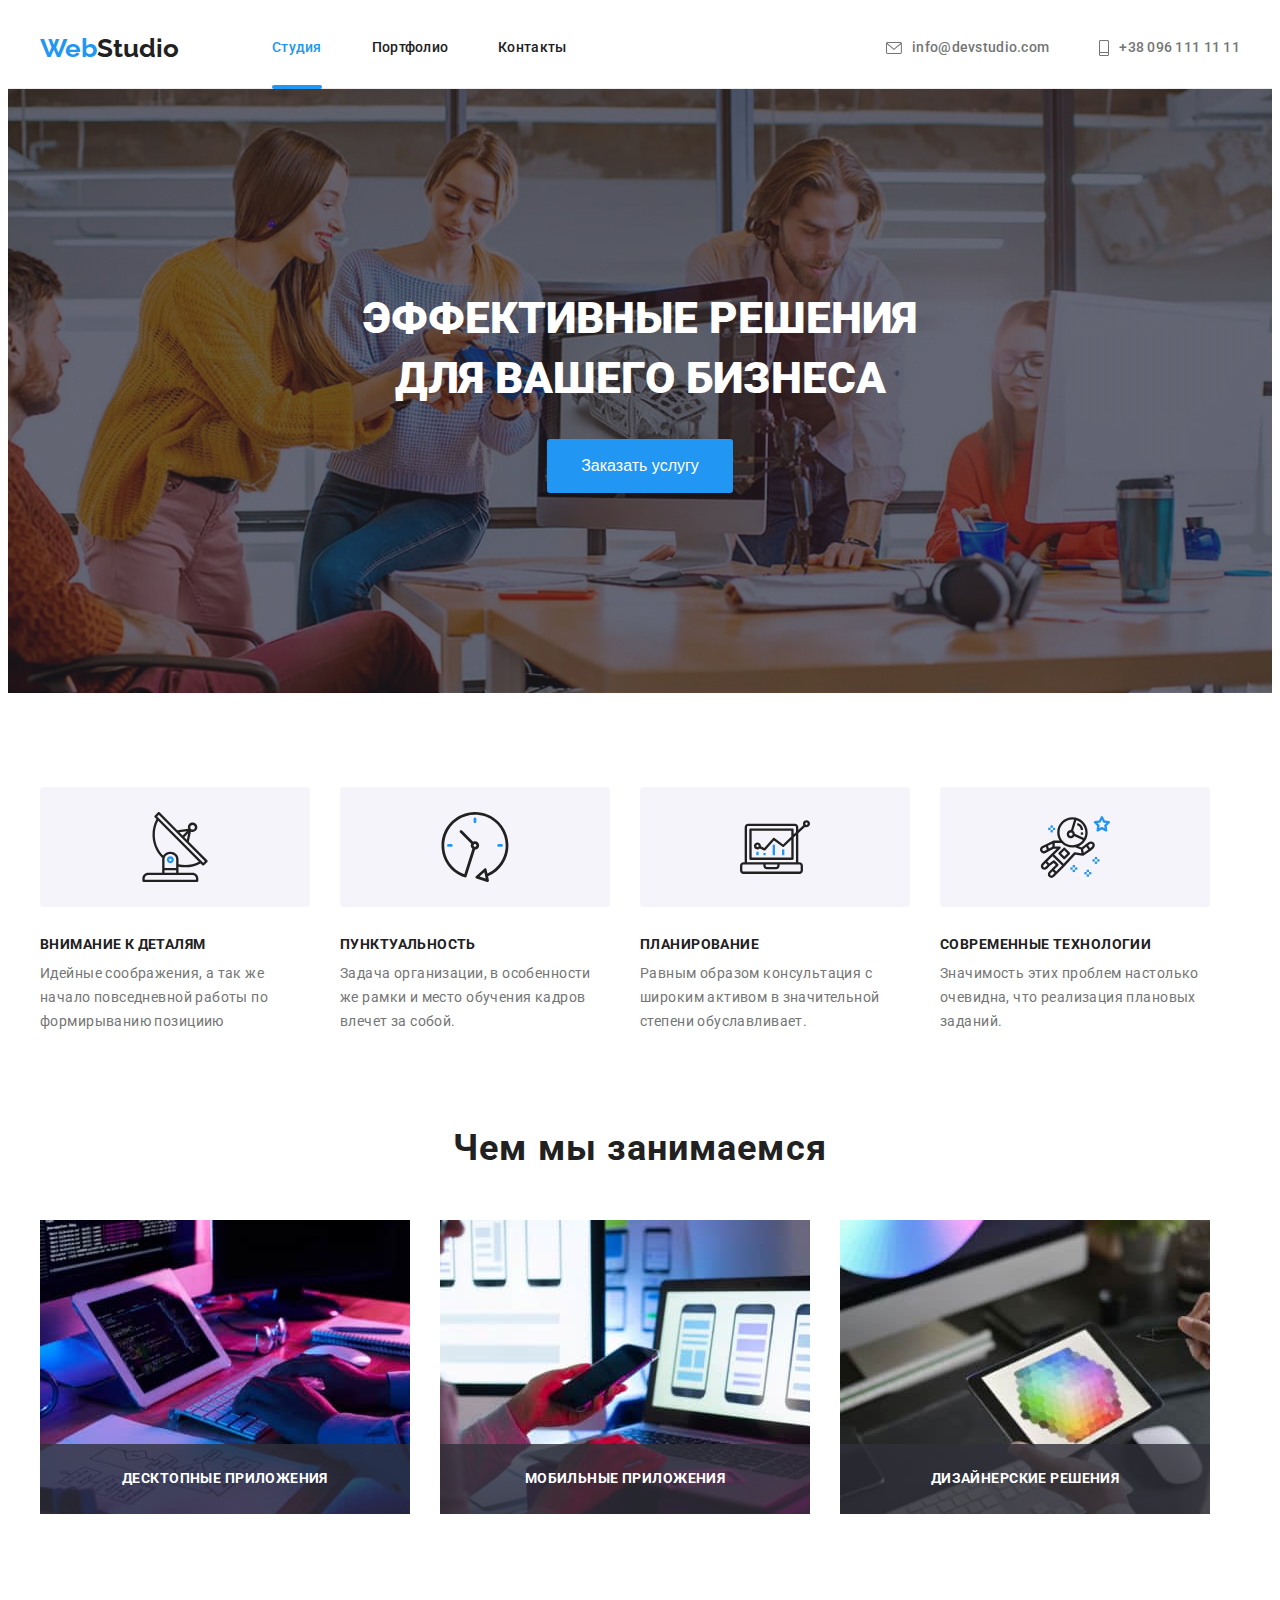
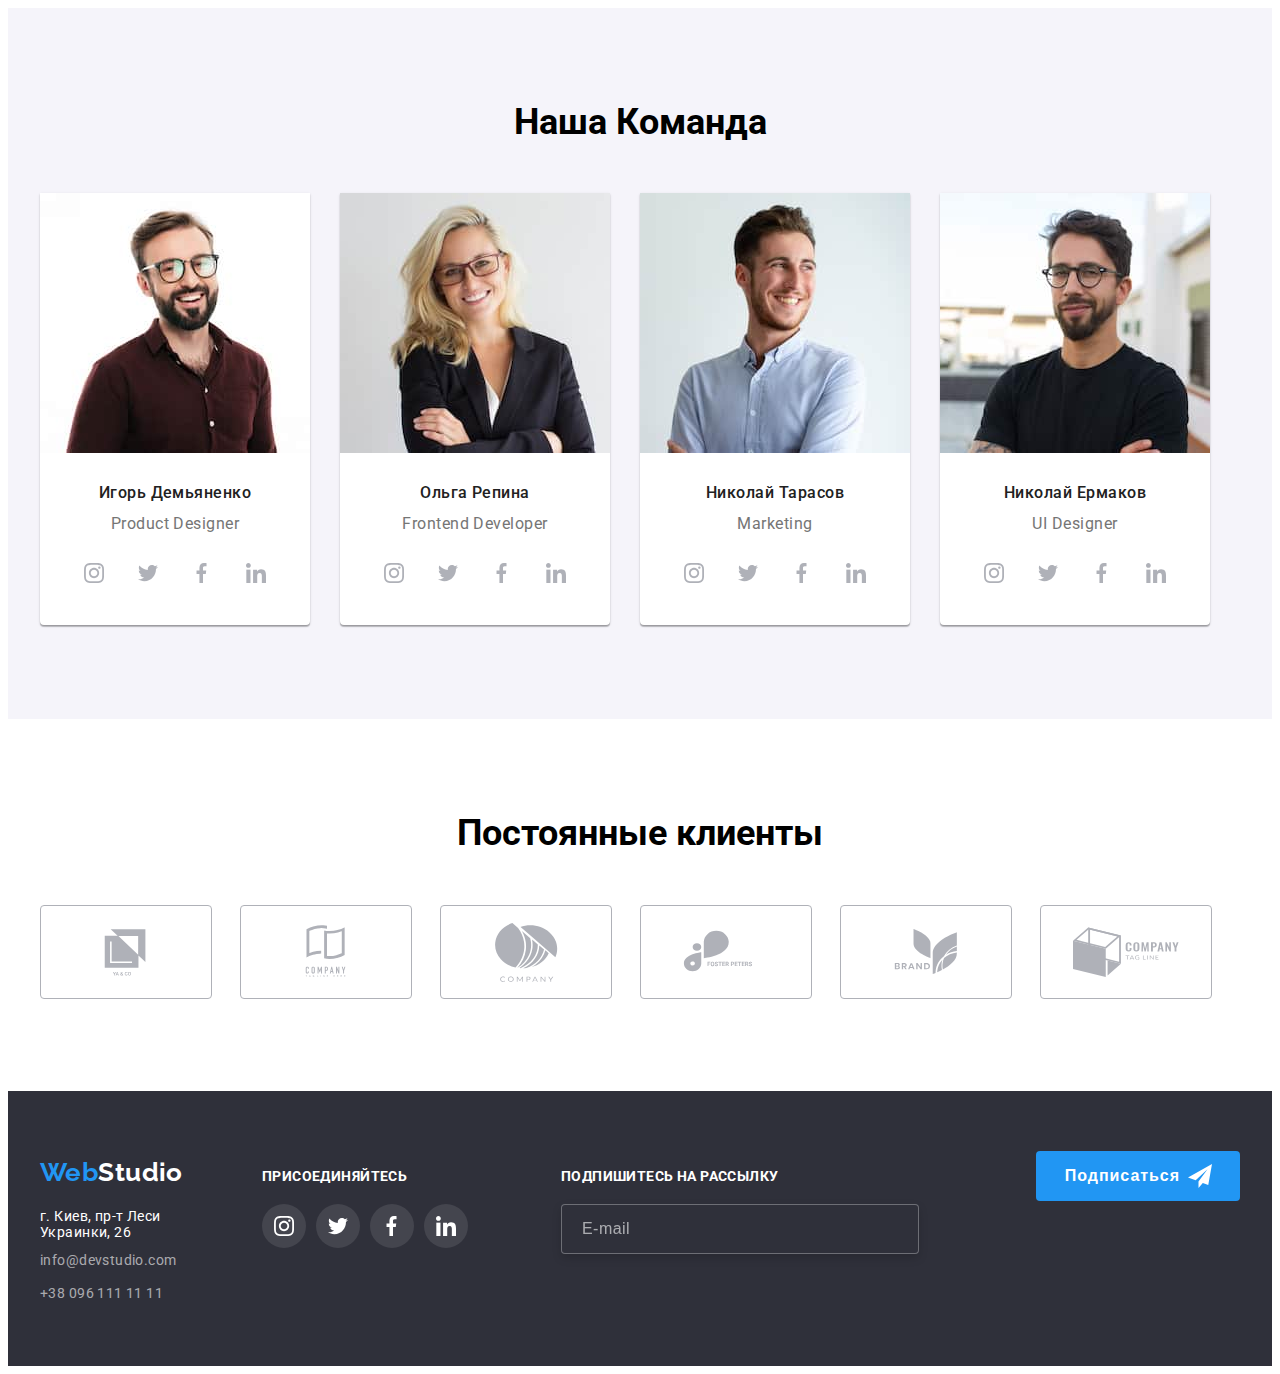
==== index.html @ ba9be664 "добавлена кнопка в футер, плюс форма" ====
<!doctype html>
<html lang="en">
<head>
    <meta charset="UTF-8">
    <meta http-equiv="X-UA-Compatible" content="IE=edge">
    <link rel="stylesheet" href="https://cdnjs.cloudflare.com/ajax/libs/modern-normalize/1.1.0/modern-normalize.min.css" 
    integrity="sha512-wpPYUAdjBVSE4KJnH1VR1HeZfpl1ub8YT/NKx4PuQ5NmX2tKuGu6U/JRp5y+Y8XG2tV+wKQpNHVUX03MfMFn9Q==" crossorigin="anonymous" referrerpolicy="no-referrer" />
    <meta name="viewport" content="width=device-width, initial-scale=1.0">
    <link rel="preconnect" href="https://fonts.googleapis.com">
    <link rel="preconnect" href="https://fonts.gstatic.com" crossorigin>
    <link rel="preconnect" href="https://fonts.googleapis.com">
    <link rel="preconnect" href="https://fonts.gstatic.com" crossorigin>
    <link href="https://fonts.googleapis.com/css2?family=Raleway:wght@700&family=Roboto:wght@400;500;700;900&display=swap" rel="stylesheet">
    <!-- <link href="https://fonts.googleapis.com/css2?family=Raleway:wght@200&display=swap" rel="stylesheet"> -->
     <link rel="stylesheet" href="css/style.css"> 
    <title>Studio</title>
</head>
<body>
    <!-- Header -->
   
          <header class="header">
                <div class="container contacts-header" >
                <nav class="main-nav">
                   
                    <a class="web-studio" href="https://www.coherence.digital/"><span class="web">Web</span>Studio</a>
                
                    <ul class="site-nav">
                        <li class="item"><a class="text-studio" href="#">Студия</a></li>
                        <li class="item"><a class="text-portfolio" href="https://den4icguti.github.io/goit-markup-hw-06/portfolio.html">Портфолио</a></li>
                        <li class="item"><a class="contacts" href="#">Контакты</a></li>
                    </ul>
                   
                </nav>
                
                       <ul class="contacts-header">
                       <li class="item">
                             
                                <a class="mail-header" href="mailto:info@devstudio">
                                    
                                    <svg class="icon-right" width="16" height="12">
                                        <use  href="./img/spraits.svg#icon-mail"></use>
                                     </svg>
                                    
                                    info@devstudio.com</a>
                            </li>
                            <li class="item"><a class="tel-header" href="tel:+380961111111">
                                <svg class="icon-right" width="10" height="16">
                                    <use  href="./img/spraits.svg#smart"></use>
                                 </svg>
                                 +38 096 111 11 11</a>
                        </li>
                        </ul>
                 </div>
                      
            </header><!-- /Header -->
        
       
    <!-- Banner_content -->
    <main>
           <section class="banner">
                <div class="container">
                        <h1 class="banner__text">
                           Эффективные решения <br> для вашего бизнеса
                        </h1>
                     
                            <button  class="btn-text-banner" type="button" data-modal-open >Заказать услугу</button>
                            
                        </div>
             </section>

           <!-- /Banner_content -->
    
            
       
      <!-- Features -->

      <section class="section ">
         <div class="container">
                <ul class="features">
                    <li class="description-item">
                        <div class="icon-features">
                            <svg class="icons-feature" width="70" height="70">
                                <use href="./img/spraits.svg#antenna"></use>
                             </svg>
                        </div>
                        <h3 class="text-features">Внимание к деталям</h3>
                        <p class="description">
                           Идейные соображения, а так же начало повседневной работы по формирыванию позициию
                        </p>
                       
                    </li>
                    <li  class="description-item">
                        <div class="icon-features">
                            <svg class="icons-feature" width="70" height="70">
                                <use href="./img/spraits.svg#clock"></use>
                             </svg>
                        </div>
                        <h3  class="text-features">Пунктуальность</h3>
                        <p class="description">
                            Задача организации, в особенности же рамки и место обучения кадров влечет за собой.
                        </p>
                    </li>
                    <li class="description-item" >
                        <div class="icon-features">
                            <svg class="icons-feature" width="70" height="70">
                                <use href="./img/spraits.svg#diagram"></use>
                             </svg>
                        </div>
                        <h3 class="text-features"> Планирование </h3>
                        <p class="description">
                            Равным образом консультация с широким активом в значительной степени обуславливает.
                        </p>
                    </li>
                    <li  class="description-item">
                        <div class="icon-features">
                            <svg class="icons-feature" width="70" height="70">
                                <use href="./img/spraits.svg#astronaut"></use>
                             </svg>
                        </div>
                        <h3 class="text-features">Современные технологии</h3>
                        <p class="description">
                            Значимость этих проблем настолько очевидна, что реализация плановых заданий.
                        </p>
                    </li>
                </ul>
             </div>
         </section>
         
        
     
    
 <!-- /Features -->

            <!-- Works -->
                <section class=" section section-inner" >
                    <div class="container">

                        <h2 class="technology">Чем мы занимаемся</h2>
                        
                        <ul class="technology-inner">
                            <li class="item-technology">
                                <div class="inner-technology">
                                    
                                    <img class="img-technology" src="./img/image/img_1.jpg" width="370" height="294" alt="application Development" title="Application Development">
                                     <h2 class="inner-text">
                                        Десктопные приложения
                                    </h2>
                                </div>
                            </li>
                                
                            
                           
                                <li class="item-technology">
                                    <div class="inner-technology">
                                    <img class="img-technology" src="./img/image/img_2.jpg" width="370" height="294" alt="adaptation" title="Adaptation">
                                    <h2 class="inner-text">
                                        Мобильные приложения
                                    </h2>
                               
                            </div>
                        </li>
                           
                            
                                <li class="item-technology">
                                    <div class="inner-technology">
                                    <img class="img-technology" src="./img/image/img_3.jpg" width="370" height="294" alt="adaptation" title="Adaptation">
                                    <h2 class="inner-text">
                                        Дизайнерские решения
                                    </h2>
                                </div>
                                </li>
                         </ul>
                      
                      
                        </div>
                    </section>

                   
               

                <!-- Team__Work -->
                 <section class="inner-content section">
                     <div class="container">

                        <h2 class="our-team">
                            Наша Команда
                         </h2>
                         
                         <ul class="inner-team ">
                         
                             <li class="team"><img class="team-card" src="./img/image/works__team/img.jpg" width="270"  height="260" alt="" title="Игорь Демьяненко">
                                <div class="item-work">
                                    <h3 class="name-developer">
                                        Игорь Демьяненко
                                    </h3>
                                       
                                     <p class="position">
                                          Product Designer
                                      </p>
                                     <ul class="social-set">
                                         <li class="item-social">
                                             <a class="social-link" href="">
                                                <svg  class="item-socials"  width="20" height="20">
                                                    <use href="./img/spraits.svg#instagram"></use>
                                                 </svg>
                                             </a>
                                         
                                         </li>
                                         <li  class="item-social">
                                            <a class="social-link" href="">
                                                <svg  class="item-socials"  width="20" height="20">
                                                    <use   href="./img/spraits.svg#twitter"></use>
                                                 </svg>
                                             </a>
                                         </li>
                                         <li  class="item-social">
                                            <a class="social-link" href="#">
                                                <svg   class="item-socials"  width="20" height="20">
                                                    <use href="./img/symbol-defs.svg#facebook"></use>
                                                 </svg>
                                             </a>
                                         </li>

                                         <li  class="item-social">
                                            <a class="social-link" href="#">
                                                <svg  class="item-socials" width="20" height="20">
                                                    <use href="./img/spraits.svg#linkedin"></use>
                                                 </svg>
                                             </a>
                                         </li>  
                                     </ul>
                                </div>
                                
                             </li>

                             <li  class="team">
                                 <img class="team-card" src="./img/image/works__team/img_1.jpg" width="270" height="260" alt="" title="Ольга Репина">
                                 <div class="item-work">
                                    <h3 class="name-developer">
                                        Ольга Репина
                                     </h3>
                                     <p class="position">
                                         Frontend Developer
                                     </p>
                                     <ul class="social-set">
                                        <li class="item-social">
                                            <a class="social-link" href="">
                                               <svg  class="item-socials"  width="20" height="20">
                                                   <use href="./img/spraits.svg#instagram"></use>
                                                </svg>
                                            </a>
                                        
                                        </li>
                                        <li  class="item-social">
                                           <a class="social-link" href="">
                                               <svg  class="item-socials"  width="20" height="20">
                                                   <use   href="./img/spraits.svg#twitter"></use>
                                                </svg>
                                            </a>
                                        </li>
                                        <li  class="item-social">
                                           <a class="social-link" href="#">
                                               <svg   class="item-socials"  width="20" height="20">
                                                   <use href="./img/symbol-defs.svg#facebook"></use>
                                                </svg>
                                            </a>
                                        </li>

                                        <li  class="item-social">
                                           <a class="social-link" href="#">
                                               <svg  class="item-socials" width="20" height="20">
                                                   <use href="./img/spraits.svg#linkedin"></use>
                                                </svg>
                                            </a>
                                        </li>  
                                    </ul>
                                 </div>
                                 
                             </li>

                             <li  class="team">
                                 <img class="team-card" src="./img/image/works__team/img_2.jpg" width="270" height="260" alt="Николай Тарасов" title="Николай Тарасов">
                                 <div class="item-work">
                                    <h3 class="name-developer">
                                        Николай Тарасов
                                      </h3>
                                      <p class="position">
                                          Marketing
                                      </p>
                                      <ul class="social-set">
                                        <li class="item-social">
                                            <a class="social-link" href="">
                                               <svg  class="item-socials"  width="20" height="20">
                                                   <use  class="social-icon" href="./img/spraits.svg#instagram"></use>
                                                </svg>
                                            </a>
                                        
                                        </li>
                                        <li  class="item-social">
                                           <a class="social-link" href="">
                                               <svg  class="item-socials"  width="20" height="20">
                                                   <use  class="social-icon"  href="./img/spraits.svg#twitter"></use>
                                                </svg>
                                            </a>
                                        </li>
                                        <li  class="item-social">
                                           <a class="social-link" href="#">
                                               <svg   class="item-socials"  width="20" height="20">
                                                   <use  class="social-icon" href="./img/symbol-defs.svg#facebook"></use>
                                                </svg>
                                            </a>
                                        </li>

                                        <li  class="item-social">
                                           <a class="social-link" href="#">
                                               <svg  class="item-socials" width="20" height="20">
                                                   <use  class="social-icon" href="./img/spraits.svg#linkedin"></use>
                                                </svg>
                                            </a>
                                        </li>  
                                    </ul>
                                 </div>
                                 
                             </li>
                             
                             <li  class="team">
                                 <img class="team-card" src="./img/image/works__team/img_3.jpg" width="270" height="260"  alt="Николай Ермаков" title="Николай Ермаков">
                                 <div class="item-work">
                                    <h3 class="name-developer">
                                        Николай Ермаков
                                     </h3>
                                     <p class="position">
                                         UI Designer
                                     </p>
                                     <ul class="social-set">
                                        <li class="item-social">
                                            <a class="social-link" href="">
                                               <svg  class="item-socials"  width="20" height="20">
                                                   <use  class="social-icon" href="./img/spraits.svg#instagram"></use>
                                                </svg>
                                            </a>
                                        
                                        </li>
                                        <li  class="item-social">
                                           <a class="social-link" href="">
                                               <svg  class="item-socials"  width="20" height="20">
                                                   <use   class="social-icon" href="./img/spraits.svg#twitter"></use>
                                                </svg>
                                            </a>
                                        </li>
                                        <li  class="item-social">
                                           <a class="social-link" href="#">
                                               <svg   class="item-socials"  width="20" height="20">
                                                   <use  class="social-icon"  href="./img/symbol-defs.svg#facebook"></use>
                                                </svg>
                                            </a>
                                        </li>

                                        <li  class="item-social">
                                           <a class="social-link" href="#">
                                               <svg  class="item-socials" width="20" height="20">
                                                   <use  class="social-icon" href="./img/spraits.svg#linkedin"></use>
                                                </svg>
                                            </a>
                                        </li>  
                                    </ul>
                             
                                 </div>
                                 
                             </li>
                         </ul>

                     </div>
                    
                 </section>

                 <section class="section">
                     <div class="container">
                         <h2 class="our-team">Постоянные клиенты</h2>
                         <ul class="clients">
                             <li class="item-clients">
                                
                            <a class="link-company" href="">
                         
                                <svg class="icon-company" width="106" height="60">
                                    <use    href="./img/spraits.svg#icon-company-1"></use>
                                 </svg>
                         
                                
                            </a>
                             </li>
                             <li  class="item-clients">
                              
                                 <a class="link-company" href="">
                                    <svg  class="icon-company"  width="106" height="60">
                                        <use href="./img/spraits.svg#icon-company-2"></use>
                                     </svg>
                                 </a>
                             </li>
                             <li  class="item-clients">
                               
                                 <a class="link-company" href="">
                                    <svg   class="icon-company" width="106" height="60">
                                        <use   href="./img/spraits.svg#icon-company-3"></use>
                                     </svg>
                                 </a>
                             </li>
                             <li  class="item-clients">
                                
                                  <a  class="link-company" href="">
                                    <svg  class="icon-company" width="106" height="60">
                                        <use  href="./img/symbol-company-5.svg#icon-company-4"></use>
                                     </svg>
                                  </a>
                             </li>
                             <li  class="item-clients">
                               
                                 <a class="link-company" href="">
                                    <svg  class="icon-company"  width="106" height="60">
                                        <use   href="./img/spraits.svg#icon-company-5"></use>
                                     </svg>
                                 </a>
                             </li>
                             <li  class="item-clients">
                                
                                <a class="link-company" href="">
                                   <svg  class="icon-company"  width="106" height="60">
                                       <use href="./img/spraits.svg#icon-company-6"></use>
                                    </svg>
                                </a>
                            </li>
                         </ul>
                     </div>
                 </section>
                
          </main>
 <!-- /Works -->

    <!-- footer -->
   
<footer class="footer section-footer">
    <div class="container main-footer">
     

        <div class="inner-adress">
            <address class="address">
                <a  class="web-studio-footer" href="https://www.coherence.digital/"><span class="web">Web</span>Studio</a>
                <a class="inner-address" href="https://goo.gl/maps/U2Tdcyb7d477dYDr9"> г. Киев, пр-т Леси Украинки, 26</a>
                    <a class="mail-footer" href="mailto:info@devstudio.com">info@devstudio.com</a>
                
                <a class="tel-footer" href="tel:+380961111111">+38 096 111 11 11</a>
            </address>

            </div>
        

            <div class="inner-icons">
                <h3 class="title-icons">
                    ПРИСОЕДИНЯЙТЕСЬ
                </h3>
                <ul class="inner-footer-social" >
                     <li class="item-footer-social"><a class="footer-social" href="">
                        <svg class="icon-social"  width="20" height="20">
                            <use href="./img/spraits.svg#instagram"></use>
                        </svg>
                        </a>
                    </li>
                
            <li class="item-footer-social">
                <a class="footer-social" href="">
                            <svg  class="icon-social"   width="20" height="20">
                                <use href="./img/spraits.svg#twitter"></use>
                            </svg>
                            </a>   
                        </li>
                
            <li class="item-footer-social"><a class="footer-social"  href="">
                        <svg class="icon-social"  width="20" height="20">
                            <use href="./img/symbol-defs.svg#facebook"></use>
                        </svg>
                    </a>
                </li>
            
             <li class="item-footer-social"><a class="footer-social" href="">
                <svg class="icon-social"  width="20" height="20">
                    <use href="./img/spraits.svg#linkedin"></use>
                </svg>
                 </a>
              </li>
           </ul>
        </div>

        
            <label class="title-mail-footer">Подпишитесь на рассылку 
                <input type="text" name="mail" id="" class="form-footer placeholder-footer" placeholder="E-mail">
            </label>
               
                <button type="submit" class="subscribe">Подписаться
                    <svg  class="icon-footer" width="24" height="24">
                        <use href="./img/spraits.svg#icon-send"></use>
                    </svg>
                </button>
                
        </div>
     
     
</div>
        

            
</footer> <!-- /footer -->
<div class="backdrop is-hidden " data-modal>
                                  
    <div class="window-form">
        <h3 class="modal-text">
            Оставьте свои данные, мы вам перезвоним
         </h3>
        <form action="" class="input"  >
           
            <label class="label-text">Имя
                <span class="icons-form">
            <input type="text" name="name" class="input-form"  />
            <svg   class="icon-form"  width="12" height="12">
                <use    href="./img/spraits.svg#icon-name"></use>
             </svg>
            </span>
            
            </label>
            <label  class="label-text">Телефон
                <span class="icons-form">
                <input type="text" name="tel" class="input-form"  />
                <svg   class="icon-form"  width="13" height="13">
                    <use    href="./img/spraits.svg#icon-tel"></use>
                 </svg>
                 </span>

            </label>
            

            <label class="label-text">Почта
                <span class="icons-form">
                    <input type="text" name="mail" class="input-form" />
                    <svg   class="icon-form"  width="15" height="12">
                        <use    href="./img/spraits.svg#mail"></use>
                     </svg>
                </span>
             
            </label>
           

            <label for="" class="coment-text">Комментарий</label>
            <textarea name="" id="" class="area-input placeholder-text" placeholder="Введите текст"></textarea>
      
           <button type="submit" class="btn-submit">Отправить</button>
           
    </form>       
        
        <button class="inner-win" data-modal-close>

            <svg class="close-win" width="11" height="11">
                <use  href="./img/win-close.svg#icon-close"></use>
             </svg>
            </button>
         </div>    
        
  </div>
<script src="./js/modal.js"></script>
</body>
</html>
---- css/style.css ----
body{

    font-family:  'Roboto',sans-serif;
   
    background-color:#fff;
}
h1,
h2,
h3,
p,
ul{
    margin: 0;
    padding: 0;
   
}

:root{
    --black: #212121;
    --white:#FFFFFF;
    --grey: #757575;
    --blue:#2196F3;
    --black-grey: #2F303A;

    --presentation-set: 30px;
}

input, textarea {
    outline: none;
    border: none;
}
li{
    list-style-type: none;
    padding: 0;
    margin: 0;
    
}
img{
   display: block;
}
.section-footer{
    padding-top: 60px;
    padding-bottom: 60px;
}
.section{
    padding-top: 94px;
    padding-bottom: 94px;
}

/* Header */



.container{
 width: 1200px;
 margin: 0 auto ;
 padding-left: 15px;
 padding-right: 15px;
 
 } 

 .header{
    border-bottom:  1px solid #ECECEC ;
 }
 
.web-studio{
   
    display: block;
    padding-top: 25px;
    padding-bottom: 24px;

    margin-right: 93px;
    font-family: 'Raleway',sans-serif;
    font-style: normal;
    font-weight: bold;
    font-size: 26px;
    line-height:1.19;
    color: var(--black);
    text-decoration: none;

   
  
}

.web{
    color: var(--blue);
}


  
 .site-nav{
     display: flex;
    
 }

 .main-nav{
    display: flex;
    align-items: center;
}

  
   /* очищает крайнюю геометрию */
  
   .item:last-child{
    margin-right: 0;
}

  
.text-studio{
    display: block;
    padding-top: 32px;
    padding-bottom: 32px;

   
    font-style: normal;
    font-weight: 500;
    font-size: 14px;
    line-height: 1.14;
    letter-spacing: 0.02em;
    color: var(--blue);
  
    text-decoration: none;
    position: relative;
}



.text-studio::after
{
    content: '';

    position: absolute;
    
    display: block;

    bottom: -1px;
    width: 100%;
    height: 4px;
    border-radius: 2px;
   background-color: var(--blue);
}







.text-portfolio{
    
    display: block;
    padding-top: 32px;
    padding-bottom: 32px;
   
    font-style: normal;
    font-weight: 500;
    font-size: 14px;
    line-height: 1.14;
    letter-spacing: 0.02em;
    color: var(--black);

    text-decoration: none;

   transition:  color 250ms cubic-bezier(0.4, 0, 0.2, 1);
   

}

.text-portfolio:hover,
.text-portfolio:focus
{
    color: var(--blue);
}
.contacts{
    display: block;
    padding-top: 32px;
    padding-bottom: 32px;
 
    font-style: normal;
    font-weight: 500;
    font-size: 14px;
    line-height: 1.14;
    letter-spacing: 0.02em;
    color: var(--black);

    text-decoration: none;


    transition: color 250ms cubic-bezier(0.4, 0, 0.2, 1);
}
   
   .contacts:hover,
   .contacts:focus
   {
    color: var(--blue);
   }
  /* contacts-header */
 


  .contacts-header{
      display: flex;
      align-items: center;
      margin-left:  auto;
  }

.tel-header{
    display: flex;
    align-items: center;
}






.item{
    margin-right: 50px;
}
  
   .icon-right {
    margin-right: 10px;
    fill: #757575;
    transition: fill 250ms cubic-bezier(0.4, 0, 0.2, 1);
   }



   .mail-header{
       display: flex;
       align-items: center;
   }



   .mail-header:hover .icon-right,
   .mail-header:focus  .icon-right
   {
    fill: var(--blue);
   }
   .mail-header:hover,
   .mail-header:focus
   {
    color: var(--blue);
   }

  

 .mail-header{
    
    font-style: normal;
    font-weight: 500;
    font-size: 14px;
    line-height: 1.14;
    letter-spacing: 0.02em;
    
    text-decoration: none;

    color:var(--grey);


    transition: color 250ms cubic-bezier(0.4, 0, 0.2, 1);

   
    
}
    


   .tel-header{
        
        font-style: normal;
        font-weight: 500;
        font-size: 14px;
        line-height: 1.14;
        letter-spacing: 0.02em;
    
        text-decoration: none;
    
         color: var(--grey);

         
         transition:  color 250ms cubic-bezier(0.4, 0, 0.2, 1);
         
    }
    
    
    .tel-header:hover .icon-right,
    .tel-header:focus .icon-right
    {
      fill: var(--blue);
    }
    

   .tel-header:hover, 
   .tel-header:focus
   {
    color: var(--blue)  ;
   }

/* Page-1/index.html */

/* banner */
.banner{

padding-top: 200px;
padding-bottom: 200px;

background-image: linear-gradient(rgba(47, 48, 58, 0.4),rgba(47, 48, 58, 0.4)),
     url(../img/baground-hero/hero.jpg);
     
     background-position: center;
     background-repeat: no-repeat;
     background-size: cover;
    display: block;
     max-width: 1600px;
    margin-right: auto;
    margin-left:auto;
    
    
    }

 .banner__text{
    
    font-size: 44px;
    font-weight: 900;
    line-height:1.36;
    text-align: center;
    text-transform: uppercase;
    
    color: var(--white);

}





.btn-text-banner{

 font-size: 16px;
  line-height: 1.87;
 
  cursor: pointer;
  color: var(--white);
  background: #2196F3;
  display: block;
  margin: auto;
  margin-top: 30px;
  /* text */
  padding: 10px 32px;

  /* btn */
   border-color: transparent;
   border-radius: 3px;
 
   transition:  background-color 250ms cubic-bezier(0.4, 0, 0.2, 1),
  

  
}

.btn-text-banner:hover, .btn-text-banner:focus
{
    background: #188CE8;
    color: var(--white);
    
}

/* Modal window
============= */

.close-win{
    fill: var(--black);
    transition: fill 250ms cubic-bezier(0.4, 0, 0.2, 1);
}

.close-win:hover,
.close-win:focus{
    fill: var(--blue);
}

.modal-text{
   
    font-size: 20px;
    line-height: calc(23 / 20);
    text-align: center;
    letter-spacing: 0.03em;
    color: #212121;
    
    margin-bottom: 12px;
    
   }
    
    .label-text{
    font-weight: normal;
    font-size: 12px;
    line-height: calc(14 / 12);
    letter-spacing: 0.01em;
    color: #757575;
   
   
   padding-bottom: 10px;
   
    
    }

    .coment-text{
     font-weight: normal;
     font-size: 12px;
     line-height: calc(14 / 12);
     letter-spacing: 0.01em;
     color: #757575;
    
    
     padding-bottom: 4px;

    }
    
    .input{
        display: flex;
        flex-direction: column;
        
    }
    
    .input-form{
       margin-top: 4px;
        width: 100%;
        height: 40px;
        border: solid 1px  rgba(33, 33, 33, 0.2);
        border-radius: 4px;
        cursor: pointer;
        padding-left: 42px;
        transition: border-color 250ms cubic-bezier(0.4, 0, 0.2, 1);
        
       
    }
    
   
    .input-form:hover{
        border-color: var(--blue);
    }

    .input-form:hover + .icon-form,
    .input-form:focus + .icon-form{
        border-color: solid 1px var(--blue);
        border: none;
        fill: var(--blue);

    }


  
   

    .icons-form{
        position: relative;
    }

    .icon-form{
       
        position: absolute;
        left: 13px;
        top:0;

        transition: fill 250ms cubic-bezier(0.4, 0, 0.2, 1);
       
    }

    
    
    
    .area-input{
        width:100%;
        height: 120px;
        border: solid 1px  rgba(33, 33, 33, 0.2);
        border-radius: 4px;

        transition: border-color 250ms cubic-bezier(0.4, 0, 0.2, 1);

        
     }



     .area-input:hover{
         border-color: var(--blue);
     }

    textarea{
        resize: none;
    }

    .placeholder-text{
    font-weight: normal;
    font-size: 12px;
    line-height: calc(14 / 12);
    letter-spacing: 0.01em;
    display: block;
    padding-right: 16px;
    padding-left: 16px;
    padding-top: 12px;
    padding-bottom:12px ;
  
    }

    .placeholder-text::placeholder{

        color: rgba(117, 117, 117, 0.5);
    }

    .btn-submit{
     
        background-color: var(--blue);
        width: 200px;
        height: 50px;
       
        margin-top: 74px;
        /* transform: translateY(74px); */
        border: transparent;
        border-radius: 4px;
        cursor: pointer;
       
     
      
      align-self: center;


        /* text */
       font-weight: bold;
       font-size: 16px;
       line-height: calc(30 / 16);
       text-align: center;
       letter-spacing: 0.06em;
       color: var(--white);

       box-shadow: 2px 4px 4px rgba(0, 0, 0, 0.15);

    }
    
     

    

.backdrop{
    position: fixed;
    width: 100vw;
    height: 100vh;
    
    background-color: rgba(0, 0, 0, 0.2);
    top: 0;

    

    transition: opacity 250ms linear, visibility 300ms;  
   
}

.window-form{
    position: absolute;
    width: 528px;
    min-height: 581px;
    background-color: #ffffff;
    border-radius: 4px;
    left: 50%;
    top: 50%;
    transform: translate(-50%, -50%);
    box-shadow: 0px 1px 3px rgba(0, 0, 0, 0.12), 0px 1px 1px rgba(0, 0, 0, 0.14), 0px 2px 1px rgba(0, 0, 0, 0.2);
    
     padding: 40px;

   
}


.inner-win{
    width: 30px;
    height: 30px;
    border-radius: 50%;
    border: solid 1px rgba(0, 0, 0, 0.1);
    background-color:unset; 
    top:8px;
    right: 8px;
    position: absolute;
}


.is-hidden.backdrop{
    opacity: 0;
    visibility: hidden;
    pointer-events: none;

    
}


/* ========= /Modal window */

/* /banner */

/* feature */


.icon-features{
   width: 270px;
   height: 120px;
   margin-right: 30px;
   display: flex;
   align-items: center;
   justify-content: center;
   background-color:#F5F4FA;
   border-radius: 4px;
   margin-bottom: 30px;
   
 }


.features{
    display: flex;
}

.description-item{
    margin-right: 30px;
    width: 270px;
   
}

.description-item:last-child{
    margin-right: 0;
    
}

.inner-content{
    background:  #F5F4FA;
}

.text-features{
   
    font-style: normal;
    font-weight: bold;
    font-size: 14px;
    line-height: 1.14;
    letter-spacing: 0.03em;
    text-transform: uppercase;
    color: var(--black);

   }

.description{
    font-style: normal;
    font-size: 14px;
    line-height: 1.7;

    letter-spacing: 0.03em;

    color: var(--grey);

    margin-top: 10px;
}




.technology{
    margin-bottom: 50px;
    font-style: normal;
    font-weight: bold;
    font-size: 36px;
    line-height: 1.16;
    text-align: center;
    
    letter-spacing: 0.03em;

    color: var(--black);
}

.section.section-inner{
    padding-top: 0px;
}


.technology-inner{
    display: flex;
   
   

}

.item-technology{

  margin-right: 30px;
  
 }
 


 .item-technology:last-child{
   
    margin-right: 0px;
 

}


.inner-technology{
    position: relative;
}

.inner-text{
position: absolute;

bottom: 0px;

width: 370px;
height: 70px;

background: rgba(47, 48, 58, 0.8);


font-weight: bold;
font-size: 14px;
line-height: 1.14;
text-align: center;
letter-spacing: 0.03em;
text-transform: uppercase;
display: flex;
align-items: center;
justify-content: center;
color: var(--white);
}





/* /feature */



.inner-team{
    display: flex;
    
}

.inner-team .team{
    margin-right: 30px;
    background-color: #ffff;
    border-radius: 5px;
    box-shadow: 0px 1px 3px rgba(0, 0, 0, 0.12), 0px 1px 1px rgba(0, 0, 0, 0.14), 0px 2px 1px rgba(0, 0, 0, 0.2);
    border-radius: 0px 0px 4px 4px;
}


.team:last-child{
    margin-right: 0px;
   
}


.team-card{
    display: block;

    
}

.our-team{
   
  margin-bottom: 50px;
   font-style: normal;
    font-weight: bold;
    font-size: 36px;
    line-height: 1.16;
    text-align: center;

   
}


.name-developer{

  margin-bottom: 10px;
  
   width: 270px;
   
   font-style: normal;
    font-weight: 500;
    font-size: 16px;
    line-height: 1.3;
    text-align: center;
    letter-spacing: 0.03em;

    color: var(--black);
   
}

.item-work{
    padding-top: 30px;
    padding-bottom: 30px;
    
}

.position{
    
  font-style: normal;
    font-weight: normal;
    font-size: 16px;
    line-height: 1.3;
    text-align: center;
    letter-spacing: 0.03em;

     color: var(--grey);

     margin-bottom: 16px;
}


.social-set{
    display: flex;
    justify-content: center;
}

.item-socials{
    fill:#AFB1B8;
    transition: fill 250ms cubic-bezier(0.4, 0, 0.2, 1);
}

.item-social{
    margin-right: 10px;
    width: 44px;
    height: 44px;

}

.item-social:last-child{
    margin-right: 0;
}


.social-link{
    width: 100%;
    height: 100%;
    display: flex;
    align-items: center;
    justify-content: center;
    border-radius: 50%;
    background-color:#ffffff;
    
    transition:  background-color 250ms cubic-bezier(0.4, 0, 0.2, 1);
   }


.social-link:hover,
.social-link:focus
{
    background-color: var(--blue);
   
}

.social-link:hover .item-socials,
.social-link:focus .item-socials
{
 
  fill:var(--white);
  
}



/* Claients
============= */
.clients{
    display: flex;
   
}



.item-clients{
    margin-right: 30px;
    width: 170px;
    height: 92px;
   
   
}
.link-company{
    width: 100%;
    height: 100%;
    display: flex;
    align-items: center;
    justify-content: center;
    border: solid 1px #AFB1B8;
    border-radius: 4px;
    cursor: pointer;
  
    transition:  border-color 250ms cubic-bezier(0.4, 0, 0.2, 1);

   
}



.icon-company{
    fill:  #AFB1B8;  
    transition: fill 250ms cubic-bezier(0.4, 0, 0.2, 1); 
   }

   

   .link-company:hover,
   .link-company:focus
   {
       border: solid 1px #2196F3;
   }
  
   .link-company:hover,
   .link-company:focus
   {
       fill: border solid 1px #2196F3;
   }


   .link-company:hover .icon-company,
   .link-company:focus .icon-company
   {
       fill:#2196F3
   }
  
.item-clients:last-child{
    margin-right: 0px;
}








/* /Team Work */
/* page-1/index.html */

.footer{
  background: var( --black-grey);
}

.web-studio-footer{
    font-family: 'Raleway',sans-serif;
    font-style: normal;
    font-weight: bold;
    font-size: 26px;
    line-height:1.19;
   
    color: var(--white);
    text-decoration: none;
    
    display: block;

    padding-bottom: 20px;
  
}



.address{

    font-style: normal;
    font-weight: normal;
    font-size: 14px;
    line-height: 1.16;
    letter-spacing: 0.03em;

    text-decoration: none;

    color: var(--white);
  
}




.inner-address{
    
    font-style: normal;
    font-weight: normal;
    font-size: 14px;
    line-height: 1.16;
    letter-spacing: 0.03em;

    text-decoration: none;

    color: var(--white);
}
.mail-footer{
     display: block;

    margin-top: 9px;

   text-decoration: none;
    font-size: 14px;
    line-height: 1.71;
    letter-spacing: 0.03em;
    color: rgba(255, 255, 255, 0.6);

}

.mail-footer:hover
.mail-footer:focus
{
  color: var(--white);
}


.tel-footer{
    display: block;
    margin-top: 9px;
    
   font-style: normal;
   font-weight: normal;
   font-size: 14px;
   line-height:1.71;
   text-decoration: none;
   letter-spacing: 0.03em;
    color: rgba(255, 255, 255, 0.6);

}

.tel-footer:hover
.tel-footer:focus
{

    color: var(--white);
}

.title-icons{
font-weight: bold;
font-size: 14px;
line-height: 16px;
letter-spacing: 0.03em;
text-transform: uppercase;
color: #FFFFFF;

margin-bottom: 20px;


}


.inner-icons{
    margin-left: 70px;
}

.inner-footer-social{
    display: flex;
  
}




.main-footer{
    display: flex;
    align-items: baseline;
    
}



.icon-social{
    fill: #ffff;
   
}

.item-footer-social{
    margin-right: 10px;
    width: 44px;
    height: 44px;
   
}

.footer-social{
    width: 100%;
    height: 100%;
    display: flex;
    align-items: center;
    justify-content: center;
    border-radius: 50%;
    background-color: rgba(255, 255, 255, 0.1);
    transition: background-color 250ms cubic-bezier(.17,.67,.83,.67);


}

.footer-social:hover,
.footer-social:focus
{
    background-color: var(--blue);
}

.item-footer-social:last-child{
    margin-right: 0;
}


.title-mail-footer{
font-weight: bold;
font-size: 14px;
line-height: 16px;
letter-spacing: 0.03em;
text-transform: uppercase;
color: #FFFFFF;
align-items: baseline;

padding-left: 93px;



}



.form-footer{

margin-top: 20px;

width: 358px;

height: 50px;

background-color: #2F303A;

border: 1px solid rgba(255, 255, 255, 0.3);
box-sizing: border-box;
filter: drop-shadow(0px 4px 4px rgba(0, 0, 0, 0.15));
border-radius: 4px;
padding-left: 20px;
margin-right: 93px;


}


.placeholder-footer{
 
font-size: 16px;

line-height: calc(20 / 16);

letter-spacing: 0.03em;

color: rgba(255, 255, 255, 0.6);

    
}

.placeholder-footer::placeholder{
    color: rgba(255, 255, 255, 0.6);
}


.subscribe{
   
    height: 50px;
    background-color: var(--blue);
    border: transparent;
    border-radius: 4px;
    color: var(--white);

    margin-left: auto;
  
   font-weight: bold;
   font-size: 16px;
  line-height: calc(30 / 16);
  letter-spacing: 0.06em;

  padding-top: 10px;
  padding-bottom: 10px;
  padding-left: 29px;
  padding-right: 60px;
  
 position: relative;

   
}

.icon-footer{
    fill: var(--white);
    position: absolute;
   
    top: 13px;
    right: 28px;
}


/* Page-2 /Portfolio.html */


.text-portfolio-page-second{
    display: block;
    padding-top: 32px;
    padding-bottom: 32px;
   
   
    font-style: normal;
    font-weight: 500;
    font-size: 14px;
    line-height: 1.14;
    letter-spacing: 0.02em;
    color: var(--blue);
    text-decoration: none;
    
    position: relative;
}

.text-portfolio-page-second::after{
    content: '';
    position:absolute;
    display: block;
    bottom:  0;
    width: 100%;
    height: 4px;
    border-radius: 2px;
    background-color: var(--blue);
}




.text-studio-page-second{
    display: block;
    padding-top: 32px;
    padding-bottom: 32px;

   
    font-style: normal;
    font-weight: 500;
    font-size: 14px;
    line-height: 1.14;
    letter-spacing: 0.02em;
    color: var(--black);
  
    text-decoration: none;
}


.text-studio-page-second:hover,
.text-studio-page-second:focus
{
    color: var(--blue);
}

/* Buttons
========= */
.buttons-group{
 display: flex;
 
 margin-bottom: 50px;
 
}


.section .btn-section{
    padding-top: 94px;
    padding-bottom: 0px;
}

 .btn-item{

 margin-left:8px;
 justify-content: center;

}



.btn-item:last-child{
    margin-left: 8px;
}

 .btn-item:first-child{
     margin-left: 0px;
 }

 
/* .btn-all{
    background: var(--blue);
    border-radius: 4px;
    padding: 6px 22px;
   


font-style: normal;
font-weight: 500;
font-size: 16px;
line-height: 1.6;
text-align: center;
letter-spacing: 0.03em;
color: var(--white);
}

.btn-all:hover,
.btn-all:focus{
    box-shadow: 0px 3px 1px rgba(0, 0, 0, 0.1), 0px 1px 2px rgba(0, 0, 0, 0.08), 0px 2px 2px rgba(0, 0, 0, 0.12);
    border-radius: 4px;
    
} */


.visually-hidden {
    position: absolute;
    width: 1px;
    height: 1px;
    margin: -1px;
    padding: 0;
    overflow: hidden;
    border: 0;
    clip: rect(0 0 0 0)
  }

.buttons{
    background:  #F5F4FA;
    border-radius: 4px;
    cursor: pointer;
    padding: 6px 22px;

    border: transparent;
   color: var(--black); 

   transition:  background-color 250ms cubic-bezier(0.4, 0, 0.2, 1);


    /* Text */

    
    font-style: normal;
    font-weight: 500;
    font-size: 16px;
    line-height: 1.6;

    letter-spacing: 0.03em;

    transition:  color 250ms cubic-bezier(0.4, 0, 0.2, 1),
    background-color 250ms cubic-bezier(0.4, 0, 0.2, 1),
    box-shadow 250ms cubic-bezier(0.4, 0, 0.2, 1);
    

}

.buttons:hover,
.buttons:focus
{
color: var(--white);
background: var(--blue);
box-shadow: 0px 3px 1px rgba(0, 0, 0, 0.1), 0px 1px 2px rgba(0, 0, 0, 0.08), 0px 2px 2px rgba(0, 0, 0, 0.12);

}

/* Presentation/ Portfolio 
================= */

.visually-hidden {
    position: absolute;
    width: 1px;
    height: 1px;
    margin: -1px;
    padding: 0;
    overflow: hidden;
    border: 0;
    clip: rect(0 0 0 0)
  }
.presentation{
  
display: flex;
flex-wrap: wrap;


margin-left: calc(-1 * var(--presentation-set));
margin-top: calc(-1 * var(--presentation-set));




/* padding-bottom: 94px; */
}

.overlay{
    position: relative;
    overflow: hidden;
}

.top-text{
    position: absolute;
    top: 0;
    left:0;
    height: 100%;
    display: block;
     padding-top: 63px;
     padding-bottom: 63px;
     padding-left: 24px;
     padding-right: 24px;
     background:  rgba(33, 150, 243, 0.9);
  
     overflow: auto;
     transform: translateY(100%);

     transition: transform  250ms linear;
     
     font-weight: normal;
     font-size: 18px;
     line-height: calc(28 / 18);
     letter-spacing: 0.03em;
     color: var(--white);
}

/* .presintation-item:hover,
    .presintation-item:focus
 {
    transform: translateY(0%);
} */


.presintation-item{
   
   flex-basis: calc(100% /  var(--presentation-set) );

   margin-left: var(--presentation-set);
   margin-top:   var(--presentation-set);
 

  
}
 .inner-text-present{
     padding-top: 20px;
    padding-bottom: 20px;
    padding-left: 24px;
    padding-right: 24px;

    
    border: 1px solid #EEEEEE; 

    border-top: 1px solid  #EEEEEE;
    
}


.text-heading-present{
 
    font-style: normal;
    font-weight: bold;
    font-size: 18px;
    line-height: 1.5;
    letter-spacing: 0.06em;
     
     color: var(--black);
}

  


.discription-text-present{


   font-style: normal;
    font-size: 16px;
    line-height: 1.3;
    letter-spacing: 0.03em;
    
    color: var(--grey);

     margin-top: 4px; 

}

.link-presentation{
   text-decoration: none;
   width: 370px;
   display: block;
  
}

.link-presentation:hover .top-text,
.link-presentation:focus .top-text
{
    transform: translateY(0%);
    
   }
   

.link-presentation:hover,
.link-presentation:focus{
    box-shadow: 0px 1px 1px rgba(0, 0, 0, 0.12), 0px 4px 4px rgba(0, 0, 0, 0.06), 1px 4px 6px rgba(0, 0, 0, 0.16);
}
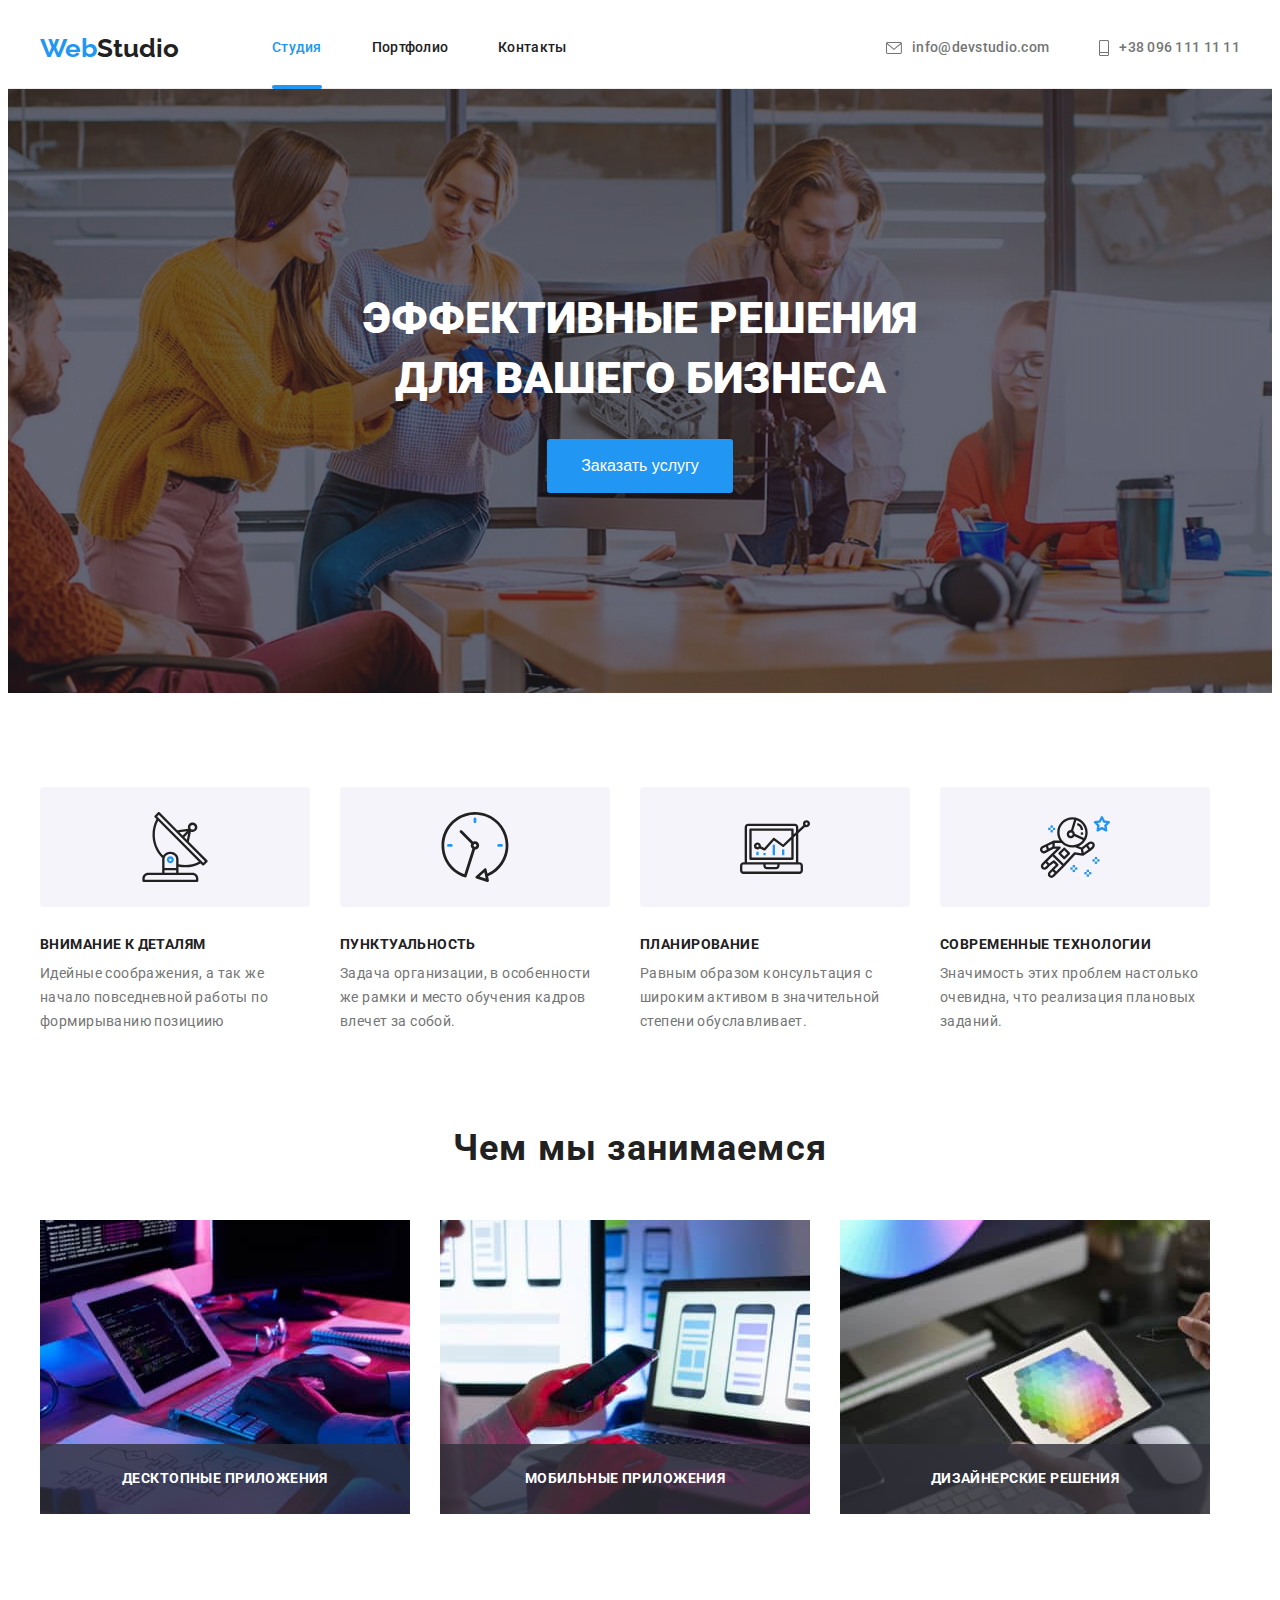
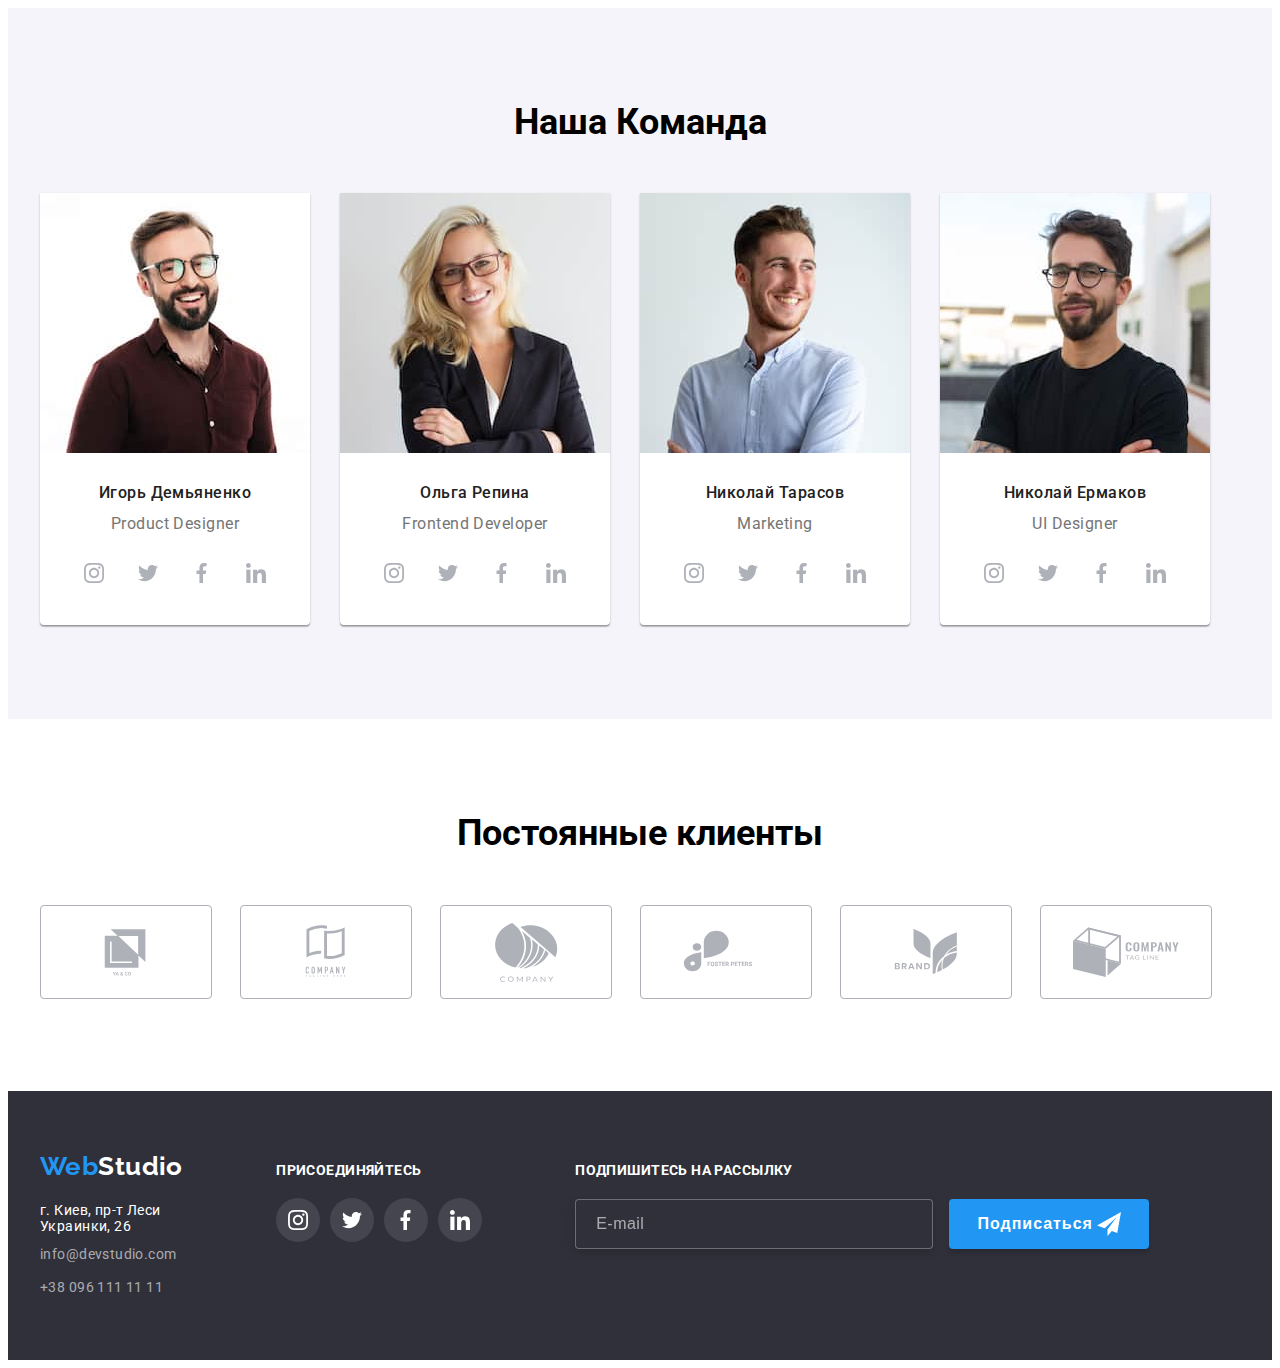
==== commit 40ca713f: "позиционирована кнопка в футере" ====
--- a/index.html
+++ b/index.html
@@ -490,7 +490,7 @@
            </ul>
         </div>
 
-        
+        <form>
             <label class="title-mail-footer">Подпишитесь на рассылку 
                 <input type="text" name="mail" id="" class="form-footer placeholder-footer" placeholder="E-mail">
             </label>
@@ -500,6 +500,8 @@
                         <use href="./img/spraits.svg#icon-send"></use>
                     </svg>
                 </button>
+        </form>
+           
                 
         </div>
      
@@ -519,7 +521,7 @@
            
             <label class="label-text">Имя
                 <span class="icons-form">
-            <input type="text" name="name" class="input-form"  />
+            <input type="text" name="name" class="input-form"   required minlength="2" maxlength="12"/>
             <svg   class="icon-form"  width="12" height="12">
                 <use    href="./img/spraits.svg#icon-name"></use>
              </svg>
@@ -528,7 +530,7 @@
             </label>
             <label  class="label-text">Телефон
                 <span class="icons-form">
-                <input type="text" name="tel" class="input-form"  />
+                <input type="text" name="tel" class="input-form"   required/>
                 <svg   class="icon-form"  width="13" height="13">
                     <use    href="./img/spraits.svg#icon-tel"></use>
                  </svg>
@@ -547,10 +549,23 @@
              
             </label>
            
+       
 
             <label for="" class="coment-text">Комментарий</label>
-            <textarea name="" id="" class="area-input placeholder-text" placeholder="Введите текст"></textarea>
-      
+
+            <textarea name="comment" class="area-input placeholder-text" placeholder="Введите текст"></textarea>
+
+            
+            <input type="checkbox" name="" id="">
+          <label for="" > <span d > Соглашаюсь с рассылкой и принимаю Условия договора 
+            <a href="" >Условия договора</a> 
+          </span> 
+          
+
+          </label>
+          
+          
+            
            <button type="submit" class="btn-submit">Отправить</button>
            
     </form>       
--- a/css/style.css
+++ b/css/style.css
@@ -1132,7 +1132,7 @@
 filter: drop-shadow(0px 4px 4px rgba(0, 0, 0, 0.15));
 border-radius: 4px;
 padding-left: 20px;
-margin-right: 93px;
+margin-left: 93px;
 
 
 }
@@ -1157,7 +1157,7 @@
 
 
 .subscribe{
-   
+   width: 200px; 
     height: 50px;
     background-color: var(--blue);
     border: transparent;
@@ -1175,8 +1175,12 @@
   padding-bottom: 10px;
   padding-left: 29px;
   padding-right: 60px;
-  
- position: relative;
+
+  box-shadow: 0px 4px 4px rgba(0, 0, 0, 0.15);
+
+  margin-left: 12px;
+  position: relative;
+ 
 
    
 }
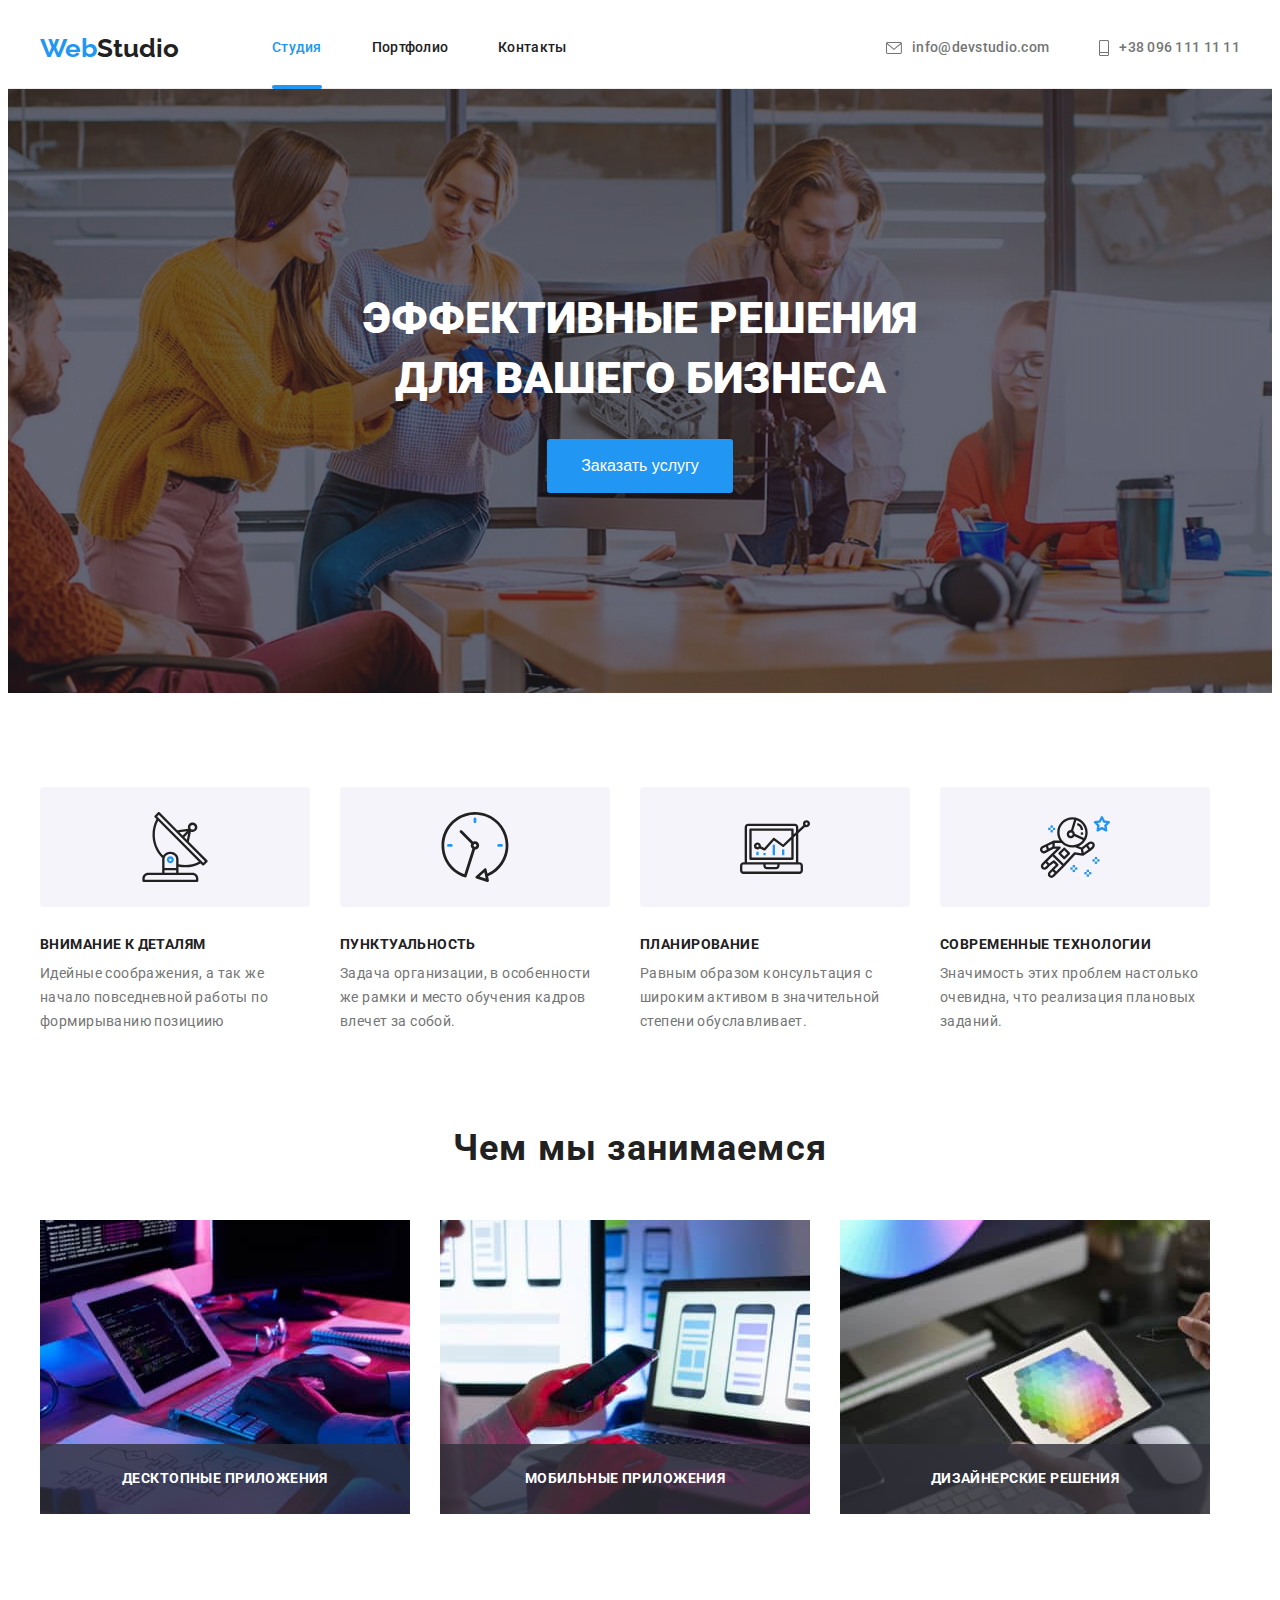
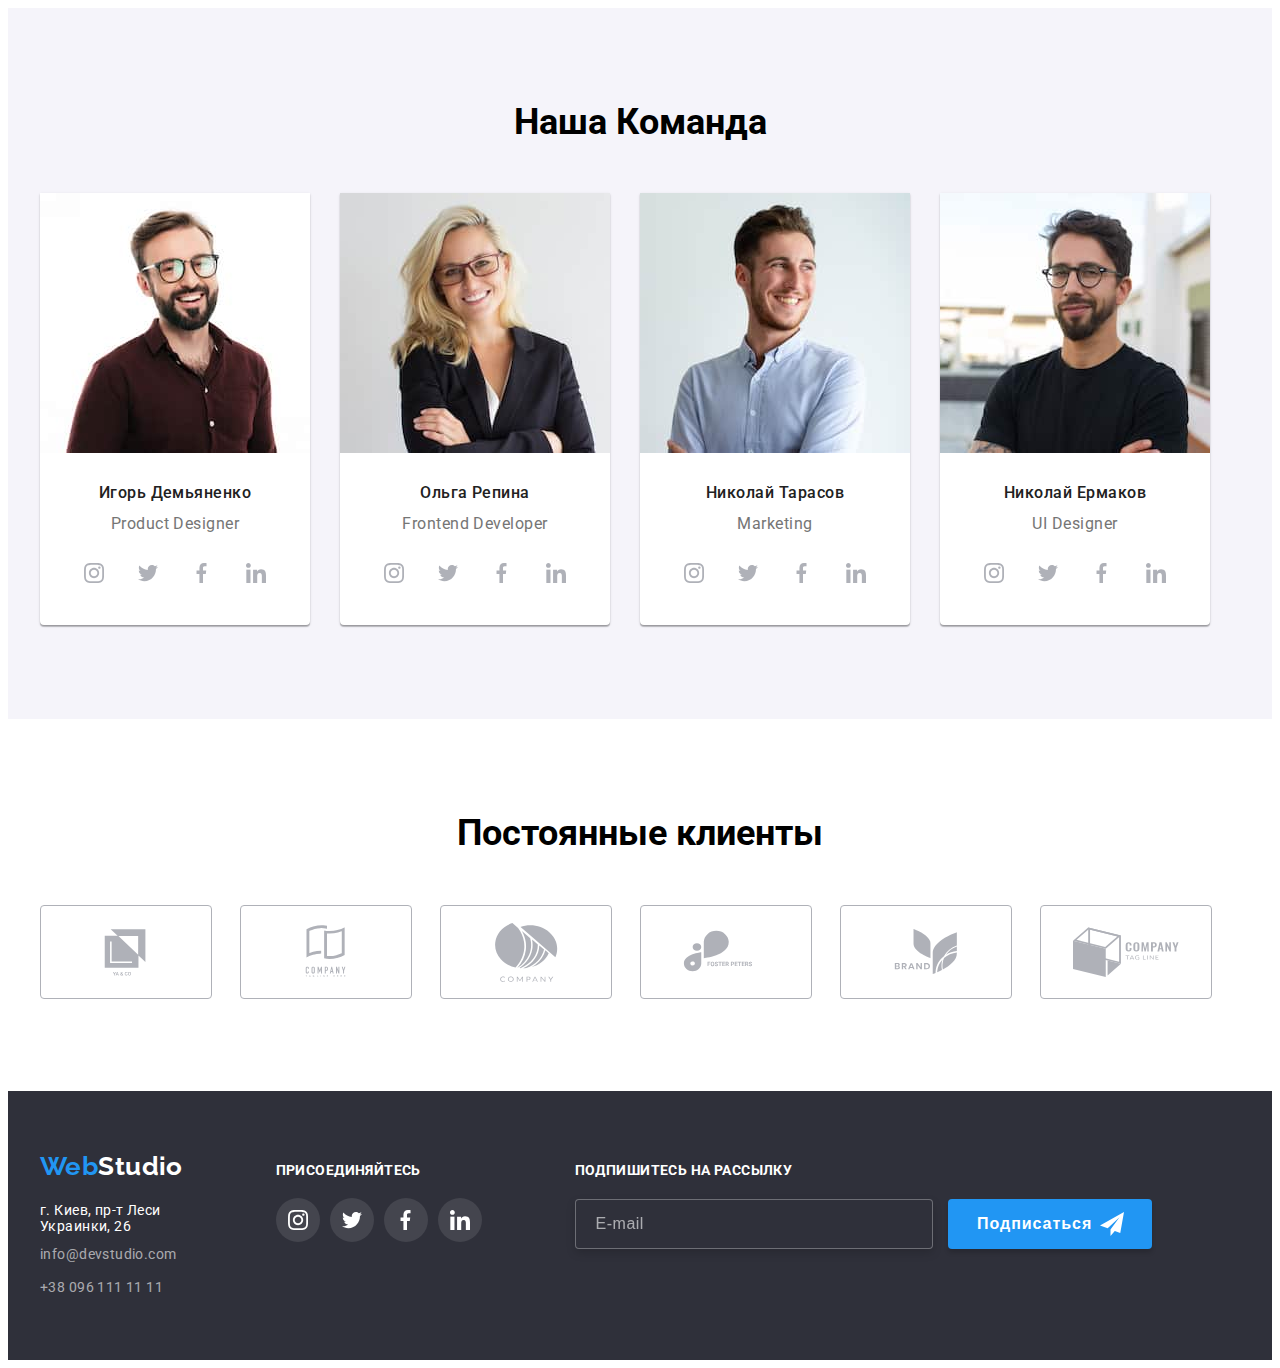
==== commit 08f39988: "Доделано модальное окно" ====
--- a/index.html
+++ b/index.html
@@ -519,54 +519,48 @@
          </h3>
         <form action="" class="input"  >
            
-            <label class="label-text">Имя
+            <label for="user_name" class="label-text">Имя  </label>
                 <span class="icons-form">
-            <input type="text" name="name" class="input-form"   required minlength="2" maxlength="12"/>
+            <input type="text" name="name" class="input-form"   required minlength="2" maxlength="12" id="user_name"/>
             <svg   class="icon-form"  width="12" height="12">
                 <use    href="./img/spraits.svg#icon-name"></use>
              </svg>
-            </span>
+        </span>
             
-            </label>
-            <label  class="label-text">Телефон
+          
+            <label  for="user_tel" class="label-text">Телефон </label>
                 <span class="icons-form">
-                <input type="text" name="tel" class="input-form"   required/>
+                <input type="text" name="tel" class="input-form" id="user_tel"   required/>
                 <svg   class="icon-form"  width="13" height="13">
                     <use    href="./img/spraits.svg#icon-tel"></use>
                  </svg>
-                 </span>
-
-            </label>
+             </span>
+
+           
             
 
-            <label class="label-text">Почта
+            <label for="user_mail" class="label-text">Почта</label>
                 <span class="icons-form">
-                    <input type="text" name="mail" class="input-form" />
+                    <input type="text" name="mail" class="input-form" id="user_mail" />
                     <svg   class="icon-form"  width="15" height="12">
                         <use    href="./img/spraits.svg#mail"></use>
                      </svg>
                 </span>
-             
-            </label>
-           
-       
-
-            <label for="" class="coment-text">Комментарий</label>
-
-            <textarea name="comment" class="area-input placeholder-text" placeholder="Введите текст"></textarea>
-
-            
-            <input type="checkbox" name="" id="">
-          <label for="" > <span d > Соглашаюсь с рассылкой и принимаю Условия договора 
-            <a href="" >Условия договора</a> 
-          </span> 
-          
-
-          </label>
-          
-          
-            
-           <button type="submit" class="btn-submit">Отправить</button>
+
+              <label for="" class="coment-text">Комментарий</label>
+        <textarea name="comment" class="area-input placeholder-text" placeholder="Введите текст"></textarea>
+
+       <div class="check">
+        <input type="checkbox" name="policy" id="check" class="checkbox-modal visually-hidden">
+        <label class="text-condition" for="check">
+            <span class="check-label">
+                <svg   class="icon-check"  width="11" height="9">
+                    <use    href="./img/spraits.svg#icon-check"></use>
+                 </svg>
+            </span>
+            Соглашаюсь с рассылкой и принимаю <a class="link-condition" href="">Условия договора</a></label>
+    </div>
+        <button type="submit" class="btn-submit">Отправить</button>
            
     </form>       
         
--- a/css/style.css
+++ b/css/style.css
@@ -397,9 +397,9 @@
     line-height: calc(14 / 12);
     letter-spacing: 0.01em;
     color: #757575;
-   
-   
-   padding-bottom: 10px;
+   display: block;
+   
+   padding-top: 10px;
    
     
     }
@@ -411,6 +411,9 @@
      letter-spacing: 0.01em;
      color: #757575;
     
+     display: block;
+    
+     padding-top: 10px;
     
      padding-bottom: 4px;
 
@@ -453,31 +456,72 @@
    
 
     .icons-form{
+        display: block;
         position: relative;
     }
 
     .icon-form{
        
         position: absolute;
-        left: 13px;
-        top:0;
+
+        left: 15px;
+
+        top:50%;
+
+        transform: translateY(-50%);
 
         transition: fill 250ms cubic-bezier(0.4, 0, 0.2, 1);
        
     }
 
     
-    
+    .title-condition{
+     font-style: normal;
+     font-weight: normal;
+     font-size: 14px;
+     line-height: calc(24 / 12);
+
+
+     letter-spacing: 0.03em;
+
+      color: #757575;
+
+      text-align: center;
+    }
+
+    .title-link{
+        display: block;
+        font-style: normal;
+        font-weight: normal;
+        font-size: 14px;
+        line-height: calc(24 / 12);
+   
+   
+        letter-spacing: 0.03em;
+
+    
+   
+    }
     
     .area-input{
         width:100%;
+
         height: 120px;
+
         border: solid 1px  rgba(33, 33, 33, 0.2);
+
         border-radius: 4px;
 
         transition: border-color 250ms cubic-bezier(0.4, 0, 0.2, 1);
 
-        
+        resize: none;
+       
+       display: block;
+
+       padding-left: 16px;
+       padding-top: 12px;
+      
+       margin-bottom: 20px;
      }
 
 
@@ -486,9 +530,7 @@
          border-color: var(--blue);
      }
 
-    textarea{
-        resize: none;
-    }
+
 
     .placeholder-text{
     font-weight: normal;
@@ -496,17 +538,87 @@
     line-height: calc(14 / 12);
     letter-spacing: 0.01em;
     display: block;
-    padding-right: 16px;
-    padding-left: 16px;
-    padding-top: 12px;
-    padding-bottom:12px ;
-  
+   
     }
 
     .placeholder-text::placeholder{
 
         color: rgba(117, 117, 117, 0.5);
+      
     }
+
+    .text-condition{
+       
+        font-weight: normal;
+        font-size: 14px;
+        line-height: 24px;
+    
+    
+        letter-spacing: 0.03em;
+    
+        color: #757575;
+
+        
+        text-align: center;
+      
+        padding-bottom: 20px;
+      
+     }
+
+    
+        
+      .link-condition{
+          color: var(--blue);
+      }
+
+
+      .text-condition{
+        display: flex;
+        align-items: center;
+        justify-content: center;
+     
+     
+    } 
+     
+
+    .check-label{
+        width: 15px;
+        height: 16px;
+        border: solid 2px #000000;
+        border-radius: 2px;
+        margin-right: 7px;
+       display: flex;
+       align-items: center;
+       justify-content: center;
+    }
+
+       .checkbox-modal:checked + .text-condition .check-label{
+        background-color: #2196F3;
+        border: none;
+        
+      } 
+
+
+      /* .text-condition::before{
+        content: '';
+        display: block;
+        width: 15px;
+        height: 16px;
+        border: solid 2px #000000;
+        border-radius: 2px;
+        margin-right: 7px;
+      
+      } */
+/* 
+      .checkbox-modal:checked + .text-condition::before{
+        background-color: #2196F3;
+        border: none;
+        
+      } */
+
+      .icon-label{
+          fill:black;
+      }
 
     .btn-submit{
      
@@ -514,8 +626,7 @@
         width: 200px;
         height: 50px;
        
-        margin-top: 74px;
-        /* transform: translateY(74px); */
+      
         border: transparent;
         border-radius: 4px;
         cursor: pointer;
@@ -524,8 +635,11 @@
       
       align-self: center;
 
-
-        /* text */
+     
+
+     
+
+        
        font-weight: bold;
        font-size: 16px;
        line-height: calc(30 / 16);
@@ -534,12 +648,11 @@
        color: var(--white);
 
        box-shadow: 2px 4px 4px rgba(0, 0, 0, 0.15);
-
+     
     }
     
      
-
-    
+  
 
 .backdrop{
     position: fixed;
@@ -558,7 +671,7 @@
 .window-form{
     position: absolute;
     width: 528px;
-    min-height: 581px;
+    height: 581px;
     background-color: #ffffff;
     border-radius: 4px;
     left: 50%;
@@ -1153,18 +1266,19 @@
 
 .placeholder-footer::placeholder{
     color: rgba(255, 255, 255, 0.6);
+    
+
 }
 
 
 .subscribe{
-   width: 200px; 
+   /* width: 200px;  */
     height: 50px;
     background-color: var(--blue);
     border: transparent;
     border-radius: 4px;
     color: var(--white);
 
-    margin-left: auto;
   
    font-weight: bold;
    font-size: 16px;
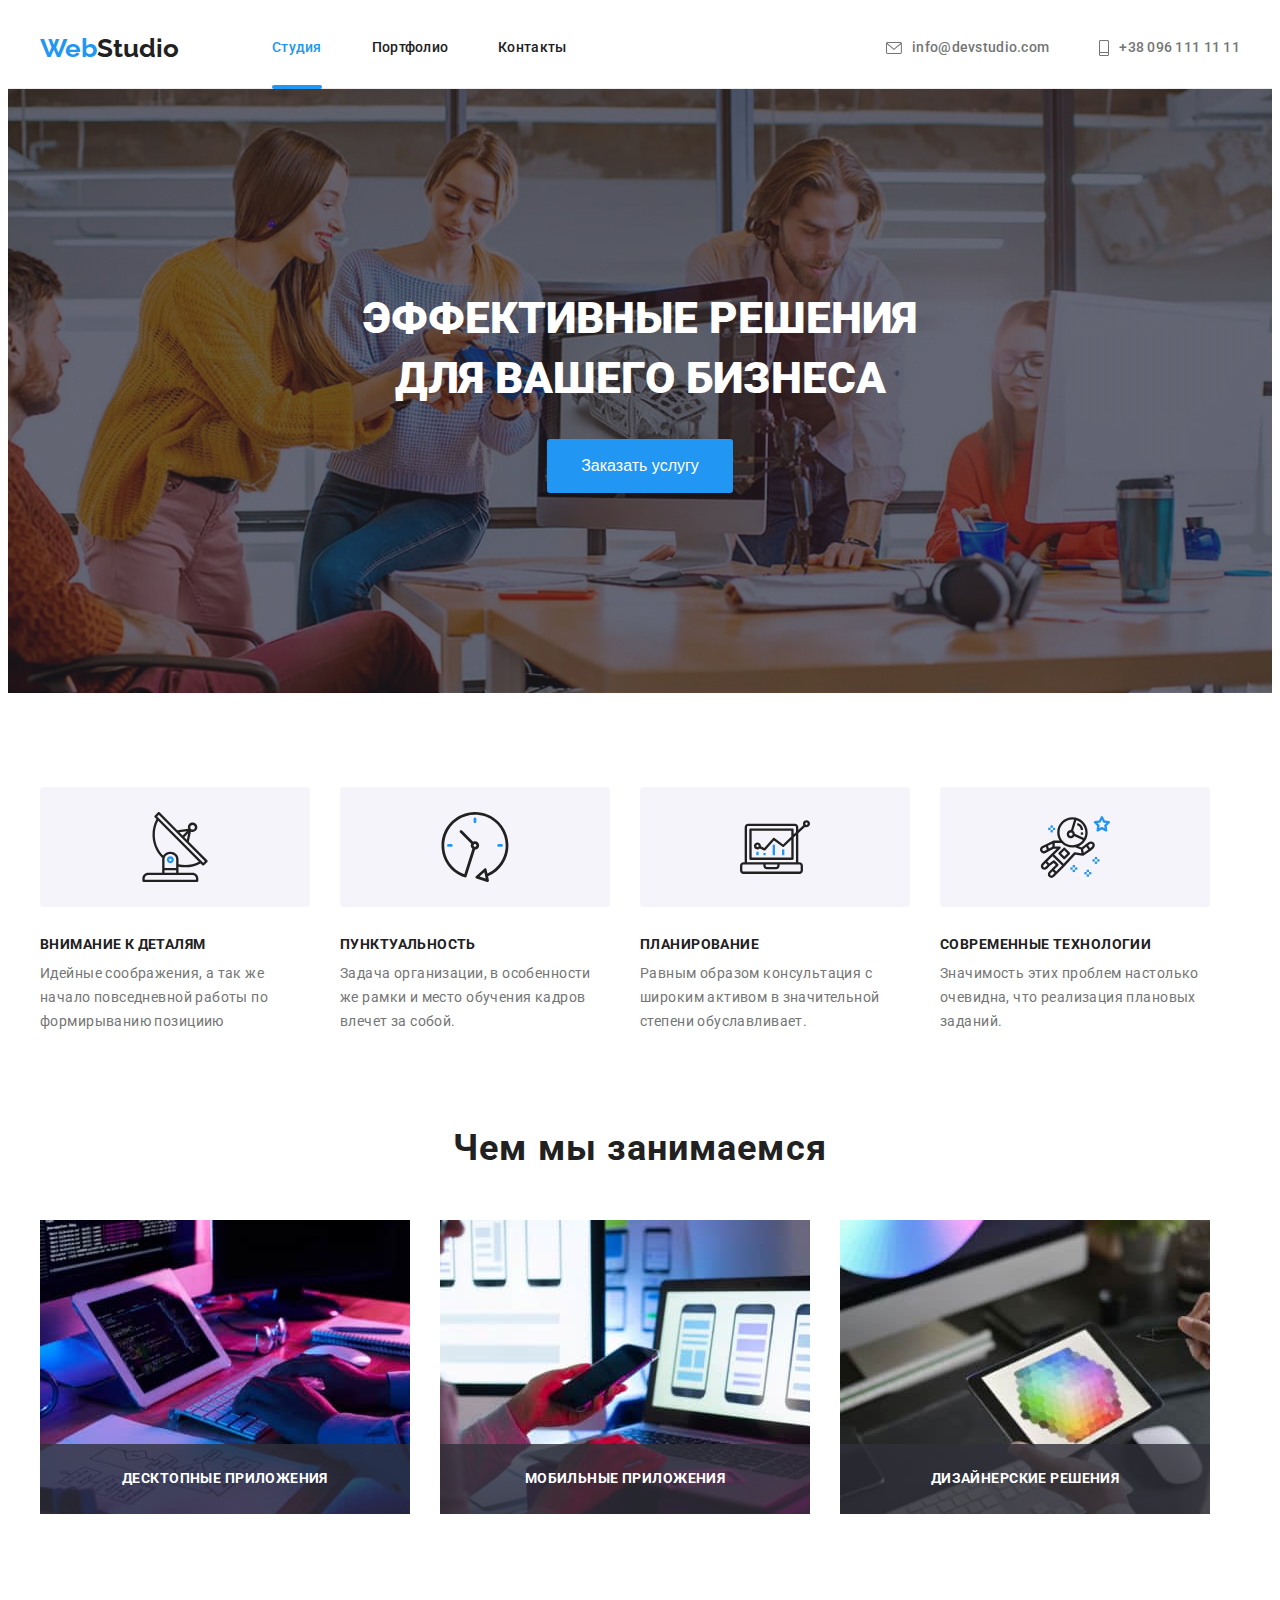
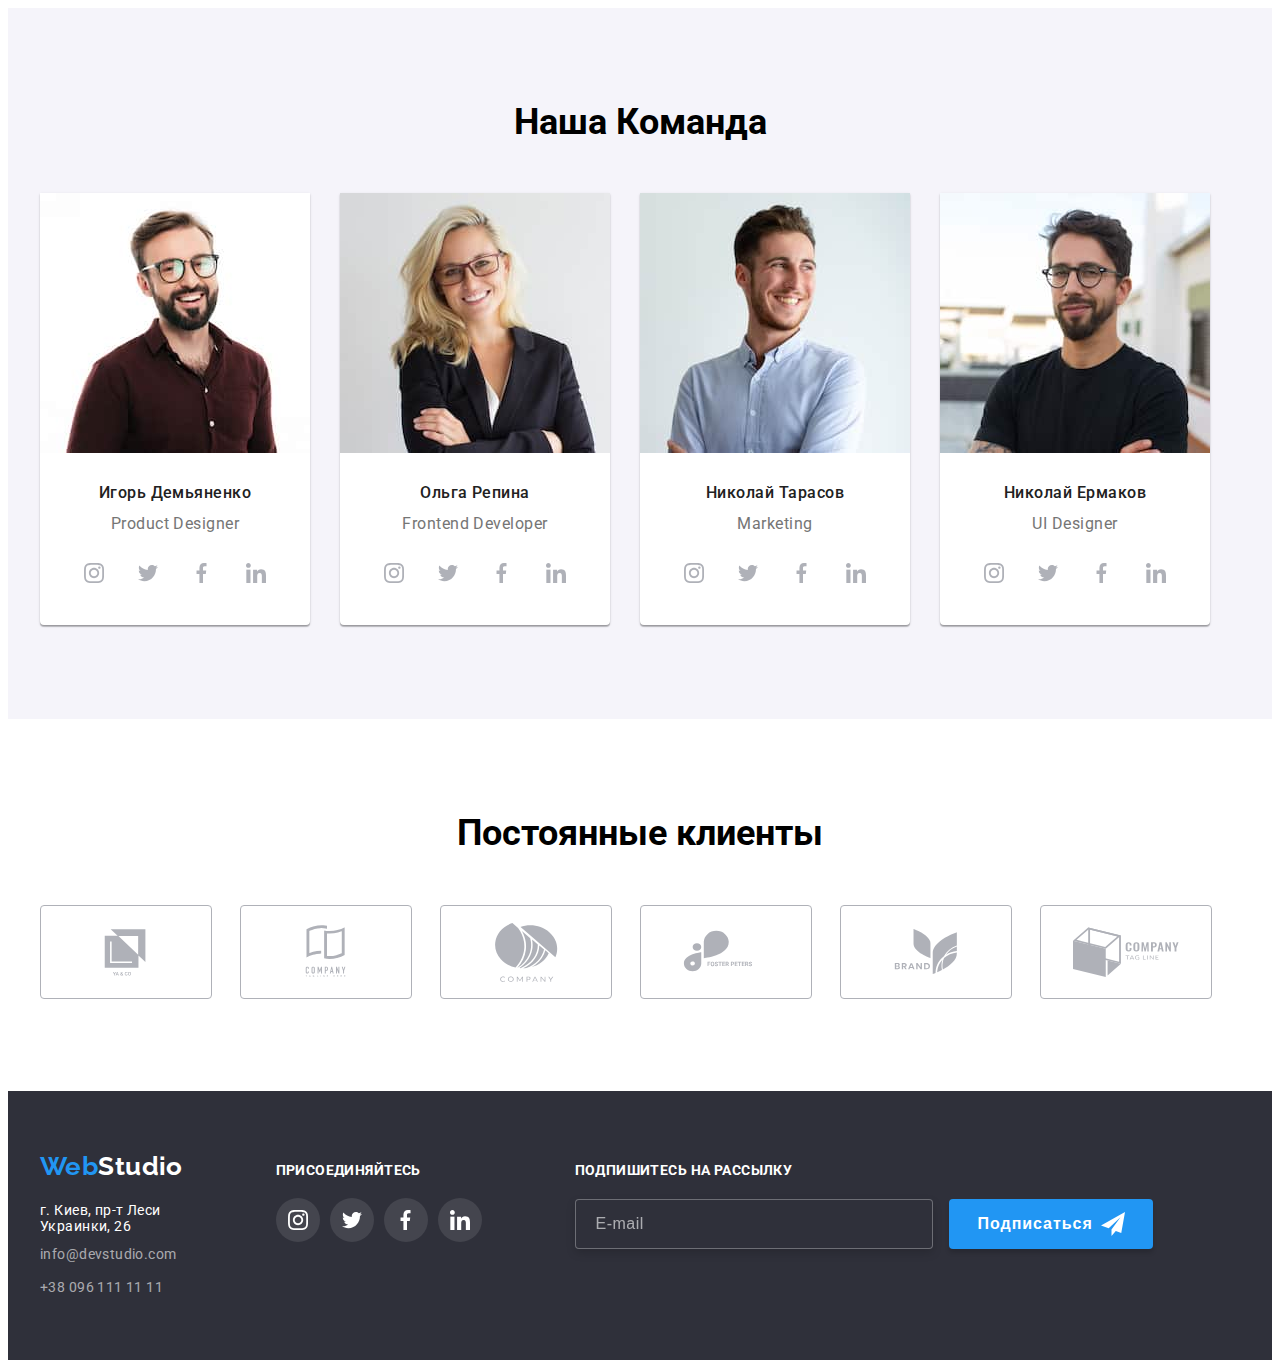
==== commit f32c75e7: "Внесены правки" ====
--- a/index.html
+++ b/index.html
@@ -491,9 +491,9 @@
         </div>
 
         <form>
-            <label class="title-mail-footer">Подпишитесь на рассылку 
-                <input type="text" name="mail" id="" class="form-footer placeholder-footer" placeholder="E-mail">
-            </label>
+            <label class="title-mail-footer" for="mail">Подпишитесь на рассылку   </label>
+                <input type="text" name="mail" id="mail" class="form-footer placeholder-footer" placeholder="E-mail">
+          
                
                 <button type="submit" class="subscribe">Подписаться
                     <svg  class="icon-footer" width="24" height="24">
@@ -506,7 +506,7 @@
         </div>
      
      
-</div>
+
         
 
             
@@ -517,7 +517,7 @@
         <h3 class="modal-text">
             Оставьте свои данные, мы вам перезвоним
          </h3>
-        <form action="" class="input"  >
+        <form action="#" class="input"  >
            
             <label for="user_name" class="label-text">Имя  </label>
                 <span class="icons-form">
@@ -547,15 +547,15 @@
                      </svg>
                 </span>
 
-              <label for="" class="coment-text">Комментарий</label>
-        <textarea name="comment" class="area-input placeholder-text" placeholder="Введите текст"></textarea>
+              <label for="com-text" class="coment-text">Комментарий</label>
+           <textarea name="comment" class="area-input placeholder-text" placeholder="Введите текст" id="com-text"></textarea>
 
        <div class="check">
         <input type="checkbox" name="policy" id="check" class="checkbox-modal visually-hidden">
         <label class="text-condition" for="check">
             <span class="check-label">
                 <svg   class="icon-check"  width="11" height="9">
-                    <use    href="./img/spraits.svg#icon-check"></use>
+                    <use    href="./img/spraits.svg#"></use>
                  </svg>
             </span>
             Соглашаюсь с рассылкой и принимаю <a class="link-condition" href="">Условия договора</a></label>
--- a/css/style.css
+++ b/css/style.css
@@ -616,10 +616,7 @@
         
       } */
 
-      .icon-label{
-          fill:black;
-      }
-
+   
     .btn-submit{
      
         background-color: var(--blue);
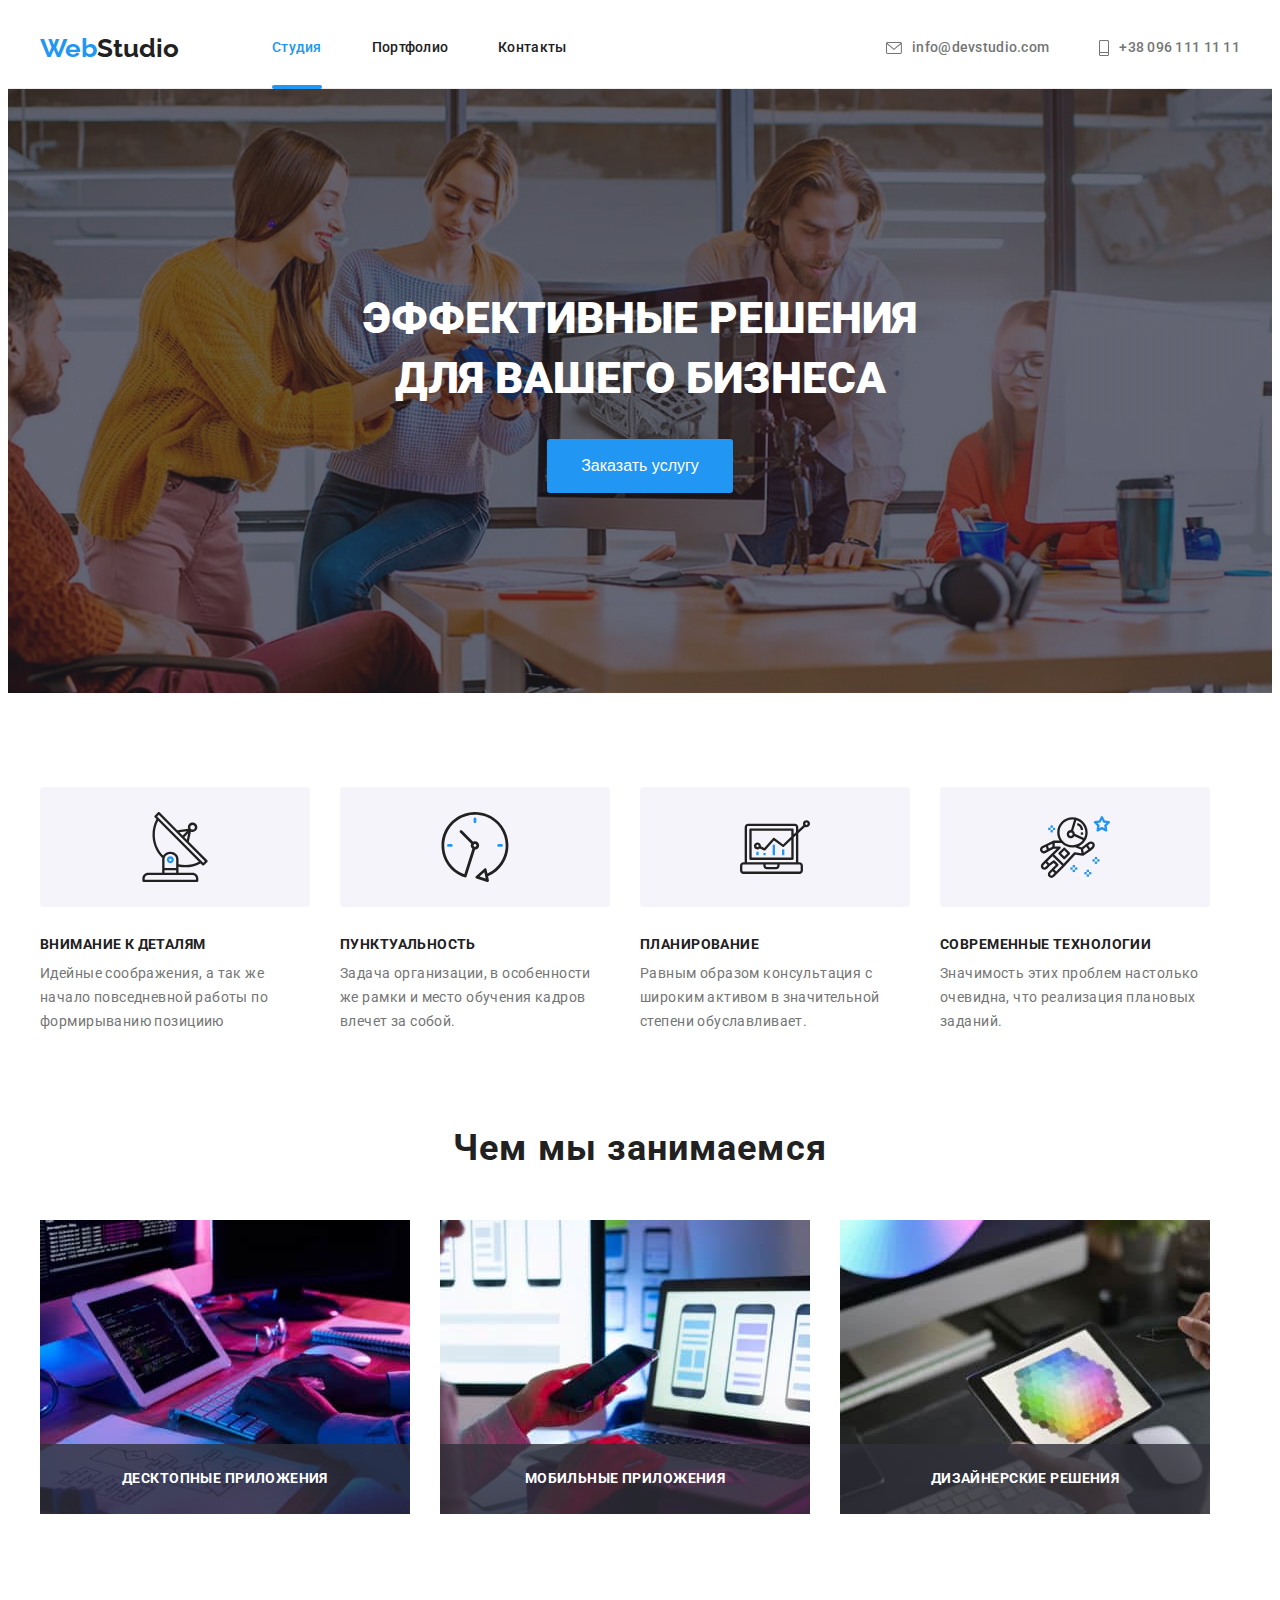
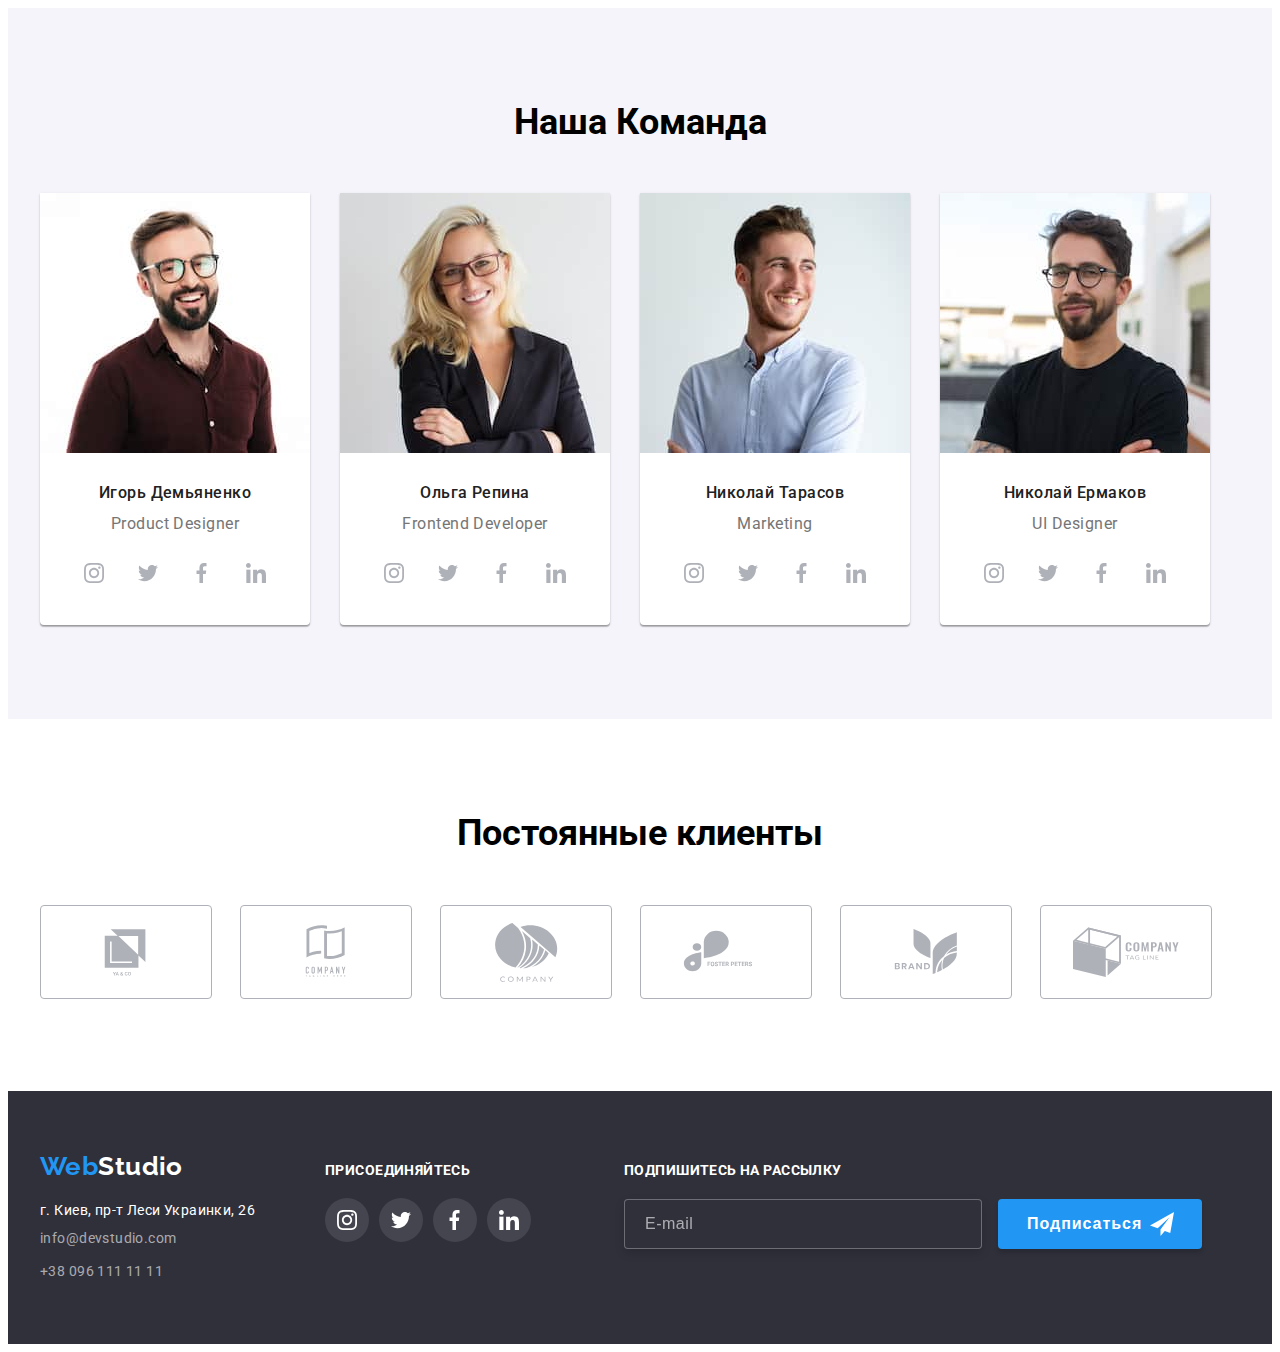
==== commit 9231a296: "добавлены правки на странице портфолио" ====
--- a/index.html
+++ b/index.html
@@ -442,10 +442,10 @@
     <div class="container main-footer">
      
 
-        <div class="inner-adress">
+        <div class="inner-address">
             <address class="address">
                 <a  class="web-studio-footer" href="https://www.coherence.digital/"><span class="web">Web</span>Studio</a>
-                <a class="inner-address" href="https://goo.gl/maps/U2Tdcyb7d477dYDr9"> г. Киев, пр-т Леси Украинки, 26</a>
+                <a class="map-address" href="https://goo.gl/maps/U2Tdcyb7d477dYDr9"> г. Киев, пр-т Леси Украинки, 26</a>
                     <a class="mail-footer" href="mailto:info@devstudio.com">info@devstudio.com</a>
                 
                 <a class="tel-footer" href="tel:+380961111111">+38 096 111 11 11</a>
@@ -490,7 +490,7 @@
            </ul>
         </div>
 
-        <form>
+        <form action="#" class="footer-form">
             <label class="title-mail-footer" for="mail">Подпишитесь на рассылку   </label>
                 <input type="text" name="mail" id="mail" class="form-footer placeholder-footer" placeholder="E-mail">
           
@@ -555,10 +555,10 @@
         <label class="text-condition" for="check">
             <span class="check-label">
                 <svg   class="icon-check"  width="11" height="9">
-                    <use    href="./img/spraits.svg#"></use>
+                    <use    href="./img/spraits.svg#icon-check"></use>
                  </svg>
             </span>
-            Соглашаюсь с рассылкой и принимаю <a class="link-condition" href="">Условия договора</a></label>
+            Соглашаюсь с рассылкой и принимаю <a class="link-condition" href="">  Условия договора</a></label>
     </div>
         <button type="submit" class="btn-submit">Отправить</button>
            
--- a/css/style.css
+++ b/css/style.css
@@ -164,6 +164,9 @@
    
 
 }
+
+
+
 
 .text-portfolio:hover,
 .text-portfolio:focus
@@ -369,15 +372,7 @@
 /* Modal window
 ============= */
 
-.close-win{
-    fill: var(--black);
-    transition: fill 250ms cubic-bezier(0.4, 0, 0.2, 1);
-}
-
-.close-win:hover,
-.close-win:focus{
-    fill: var(--blue);
-}
+
 
 .modal-text{
    
@@ -397,9 +392,9 @@
     line-height: calc(14 / 12);
     letter-spacing: 0.01em;
     color: #757575;
-   display: block;
-   
-   padding-top: 10px;
+  
+   
+   margin-top: 10px;
    
     
     }
@@ -411,11 +406,10 @@
      letter-spacing: 0.01em;
      color: #757575;
     
-     display: block;
-    
-     padding-top: 10px;
-    
-     padding-bottom: 4px;
+     
+    
+     margin-top: 10px;
+    
 
     }
     
@@ -449,7 +443,7 @@
         border: none;
         fill: var(--blue);
 
-    }
+      }
 
 
   
@@ -520,8 +514,9 @@
 
        padding-left: 16px;
        padding-top: 12px;
-      
+       margin-top: 4px;
        margin-bottom: 20px;
+     
      }
 
 
@@ -537,13 +532,14 @@
     font-size: 12px;
     line-height: calc(14 / 12);
     letter-spacing: 0.01em;
-    display: block;
+   
    
     }
 
     .placeholder-text::placeholder{
 
         color: rgba(117, 117, 117, 0.5);
+      
       
     }
 
@@ -561,7 +557,9 @@
         
         text-align: center;
       
-        padding-bottom: 20px;
+        margin-bottom: 20px;
+
+        
       
      }
 
@@ -569,6 +567,7 @@
         
       .link-condition{
           color: var(--blue);
+          margin-left: 3px;
       }
 
 
@@ -691,7 +690,35 @@
     top:8px;
     right: 8px;
     position: absolute;
-}
+    cursor: pointer;
+    transition: border-color 250ms cubic-bezier(0.4, 0, 0.2, 1);
+   
+}
+
+
+.inner-win:hover
+{
+    border-color: var(--blue);
+    
+}
+
+
+.inner-win:hover .close-win,
+.inner-win:hover .close-win
+{
+    fill: var(--blue);
+}
+
+.close-win{
+    fill: var(--black);
+    transition: fill 250ms cubic-bezier(0.4, 0, 0.2, 1);
+}
+
+.close-win:hover,
+.close-win:focus{
+    fill: var(--blue);
+}
+
 
 
 .is-hidden.backdrop{
@@ -1069,7 +1096,6 @@
 }
 
 
-
 .address{
 
     font-style: normal;
@@ -1081,13 +1107,17 @@
     text-decoration: none;
 
     color: var(--white);
-  
-}
-
-
+
+   
+  
+}
 
 
 .inner-address{
+    flex-shrink: 0;
+}
+
+.map-address{
     
     font-style: normal;
     font-weight: normal;
@@ -1098,10 +1128,13 @@
     text-decoration: none;
 
     color: var(--white);
+
+  flex-shrink: 0;
+   
 }
 .mail-footer{
      display: block;
-
+   
     margin-top: 9px;
 
    text-decoration: none;
@@ -1245,7 +1278,11 @@
 margin-left: 93px;
 
 
-}
+
+}
+
+
+
 
 
 .placeholder-footer{
@@ -1513,7 +1550,7 @@
      padding-right: 24px;
      background:  rgba(33, 150, 243, 0.9);
   
-     overflow: auto;
+     /* overflow: auto; */
      transform: translateY(100%);
 
      transition: transform  250ms linear;
